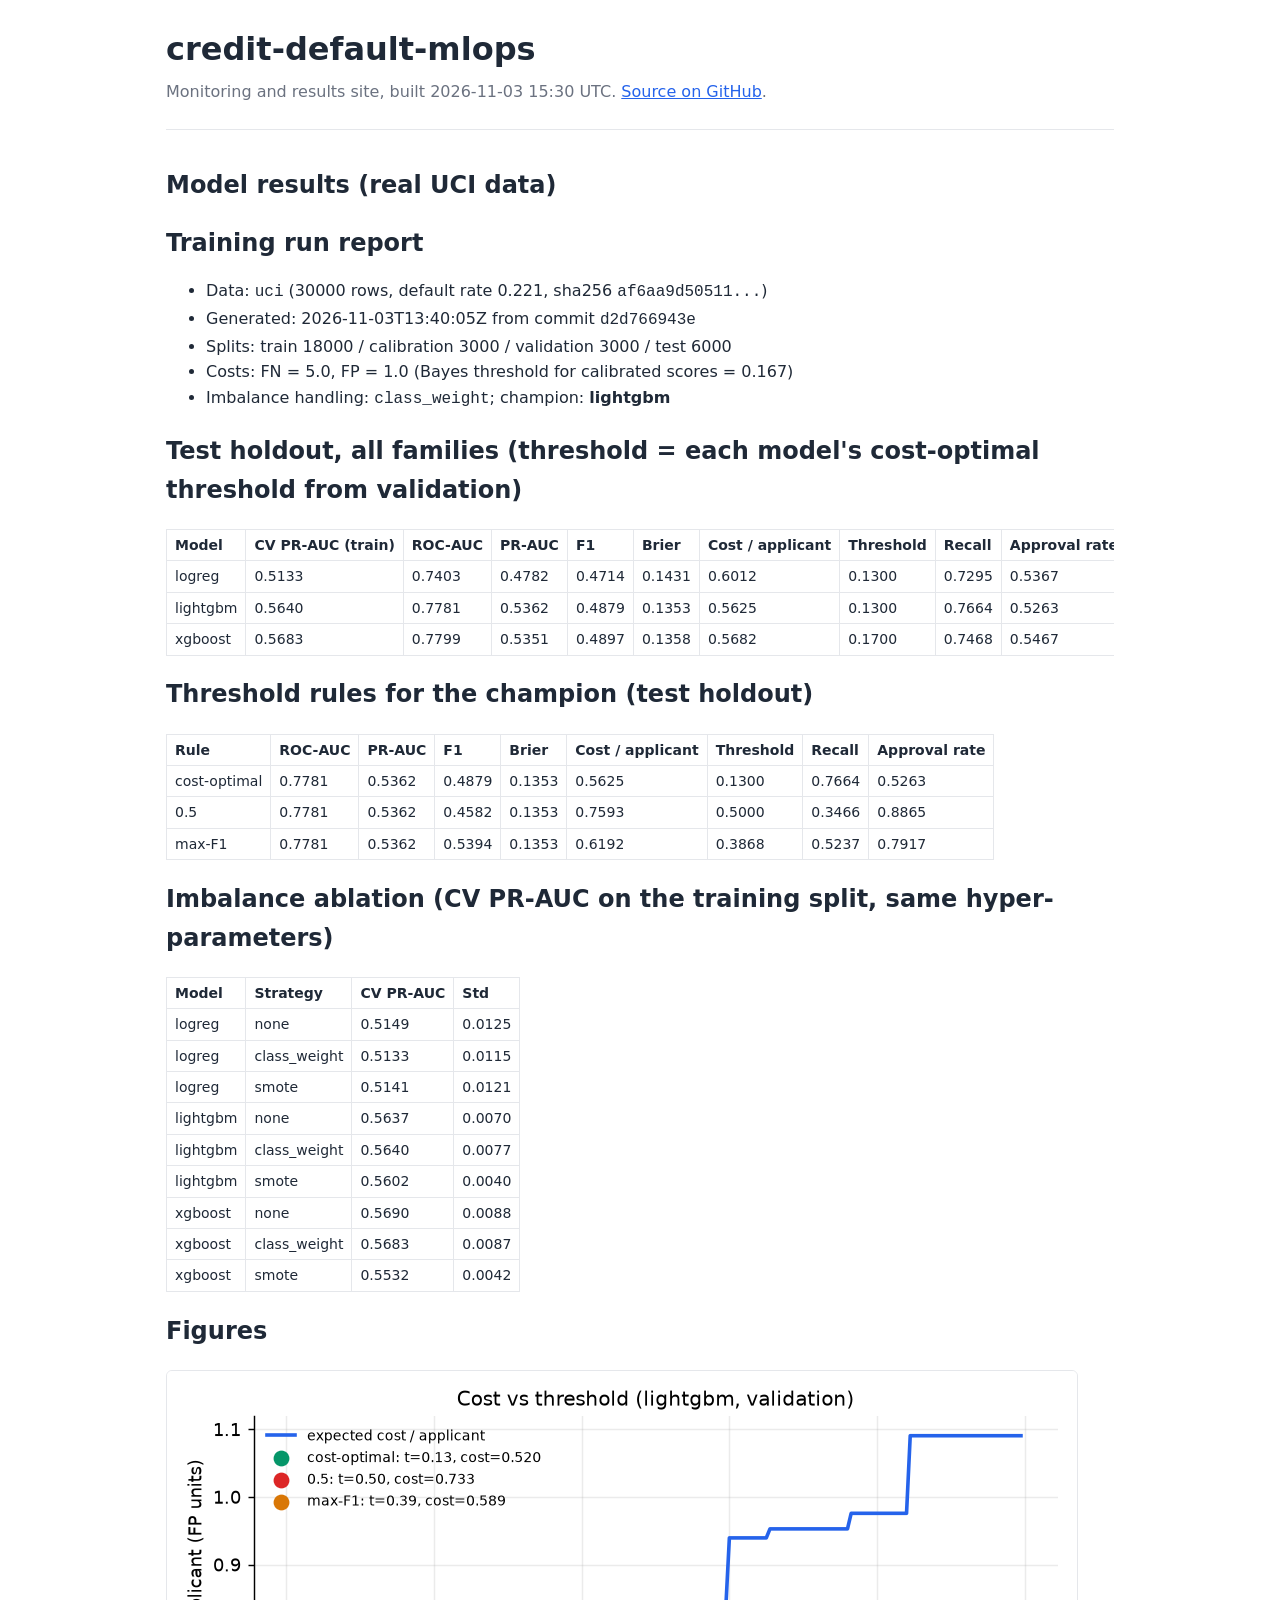
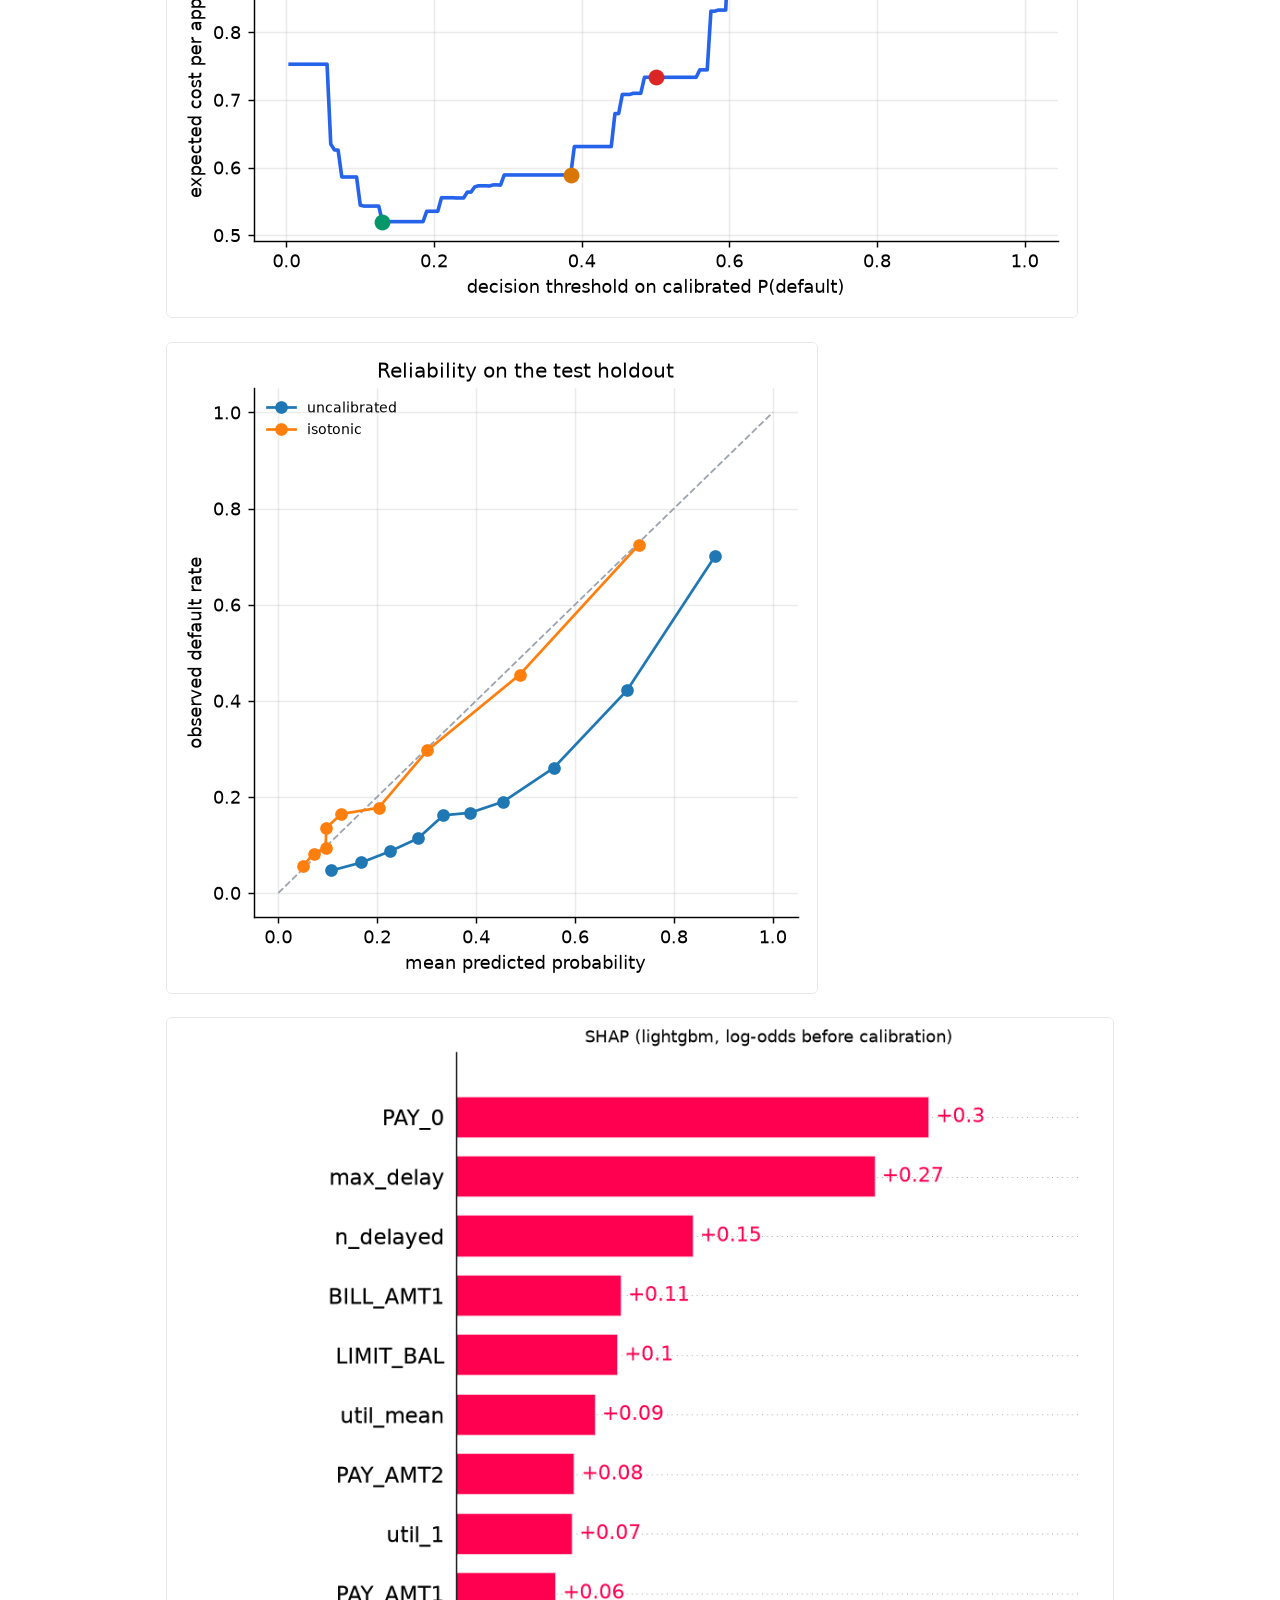
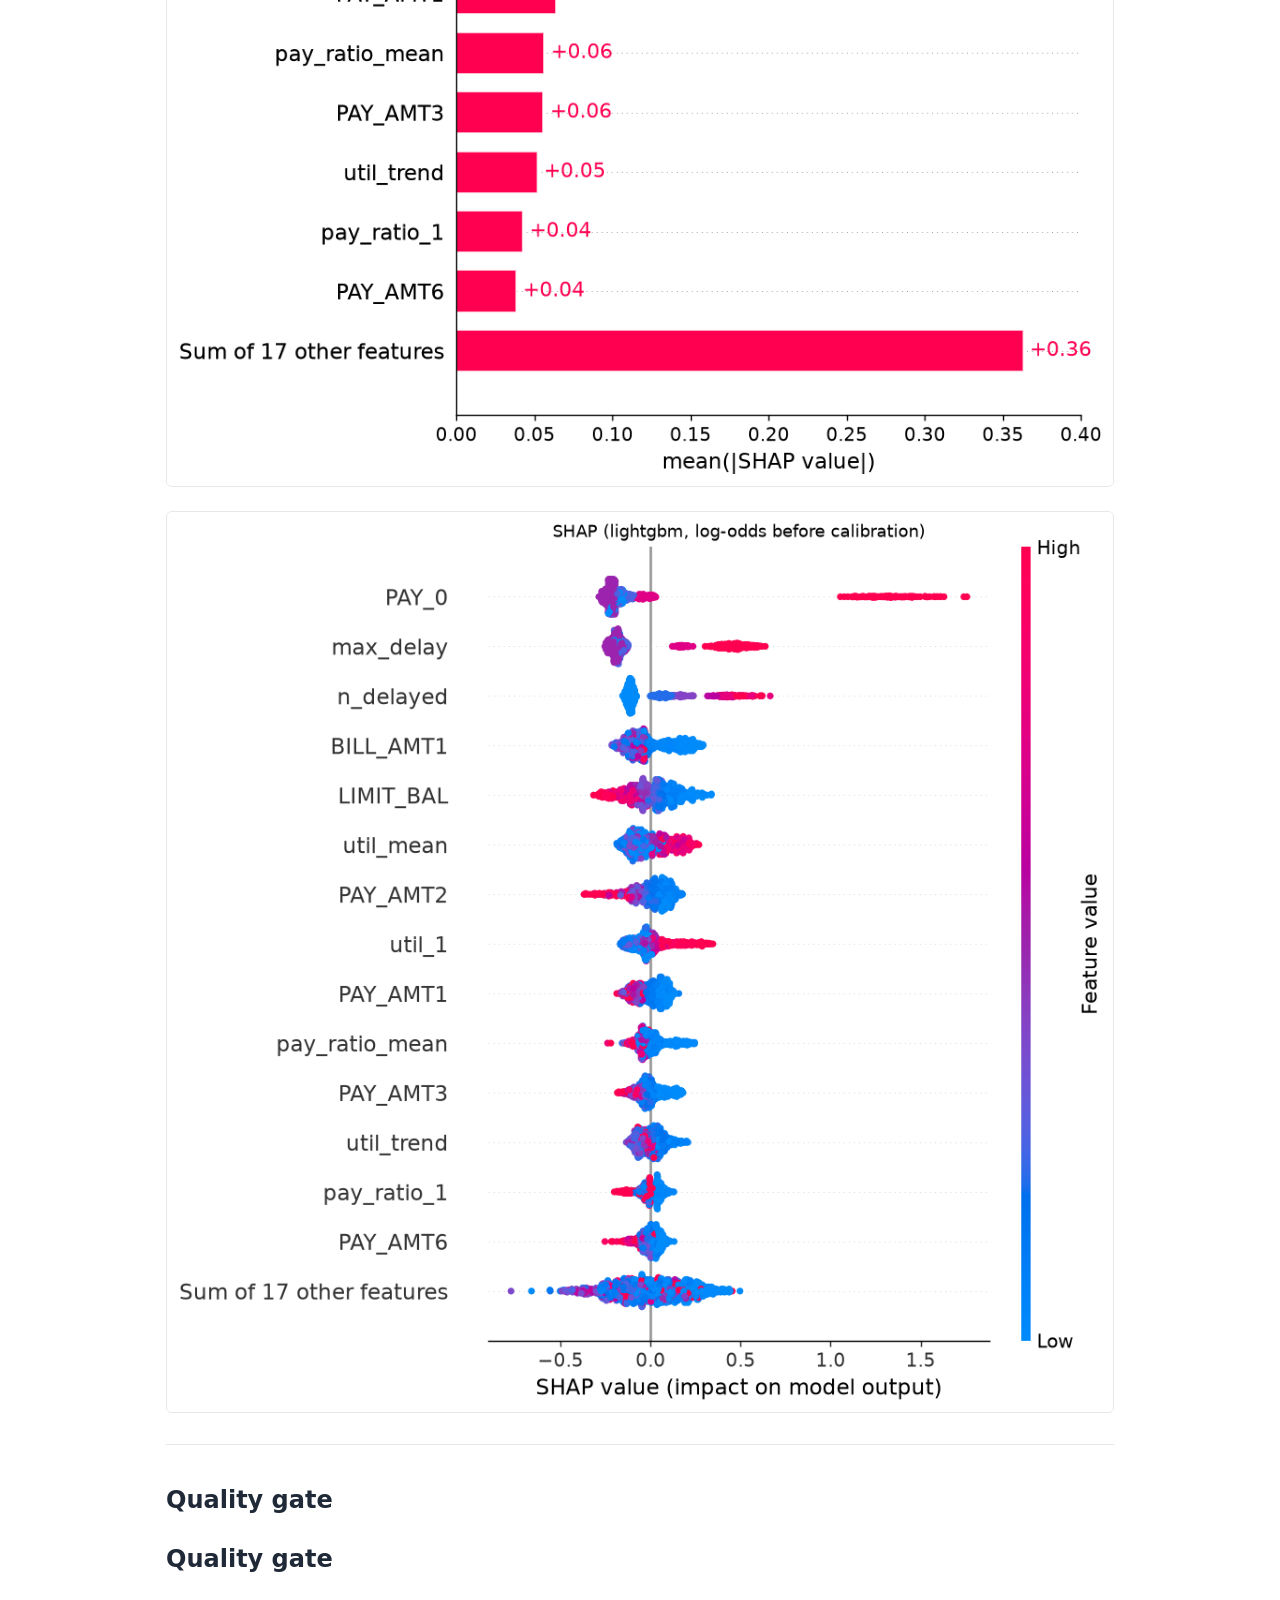
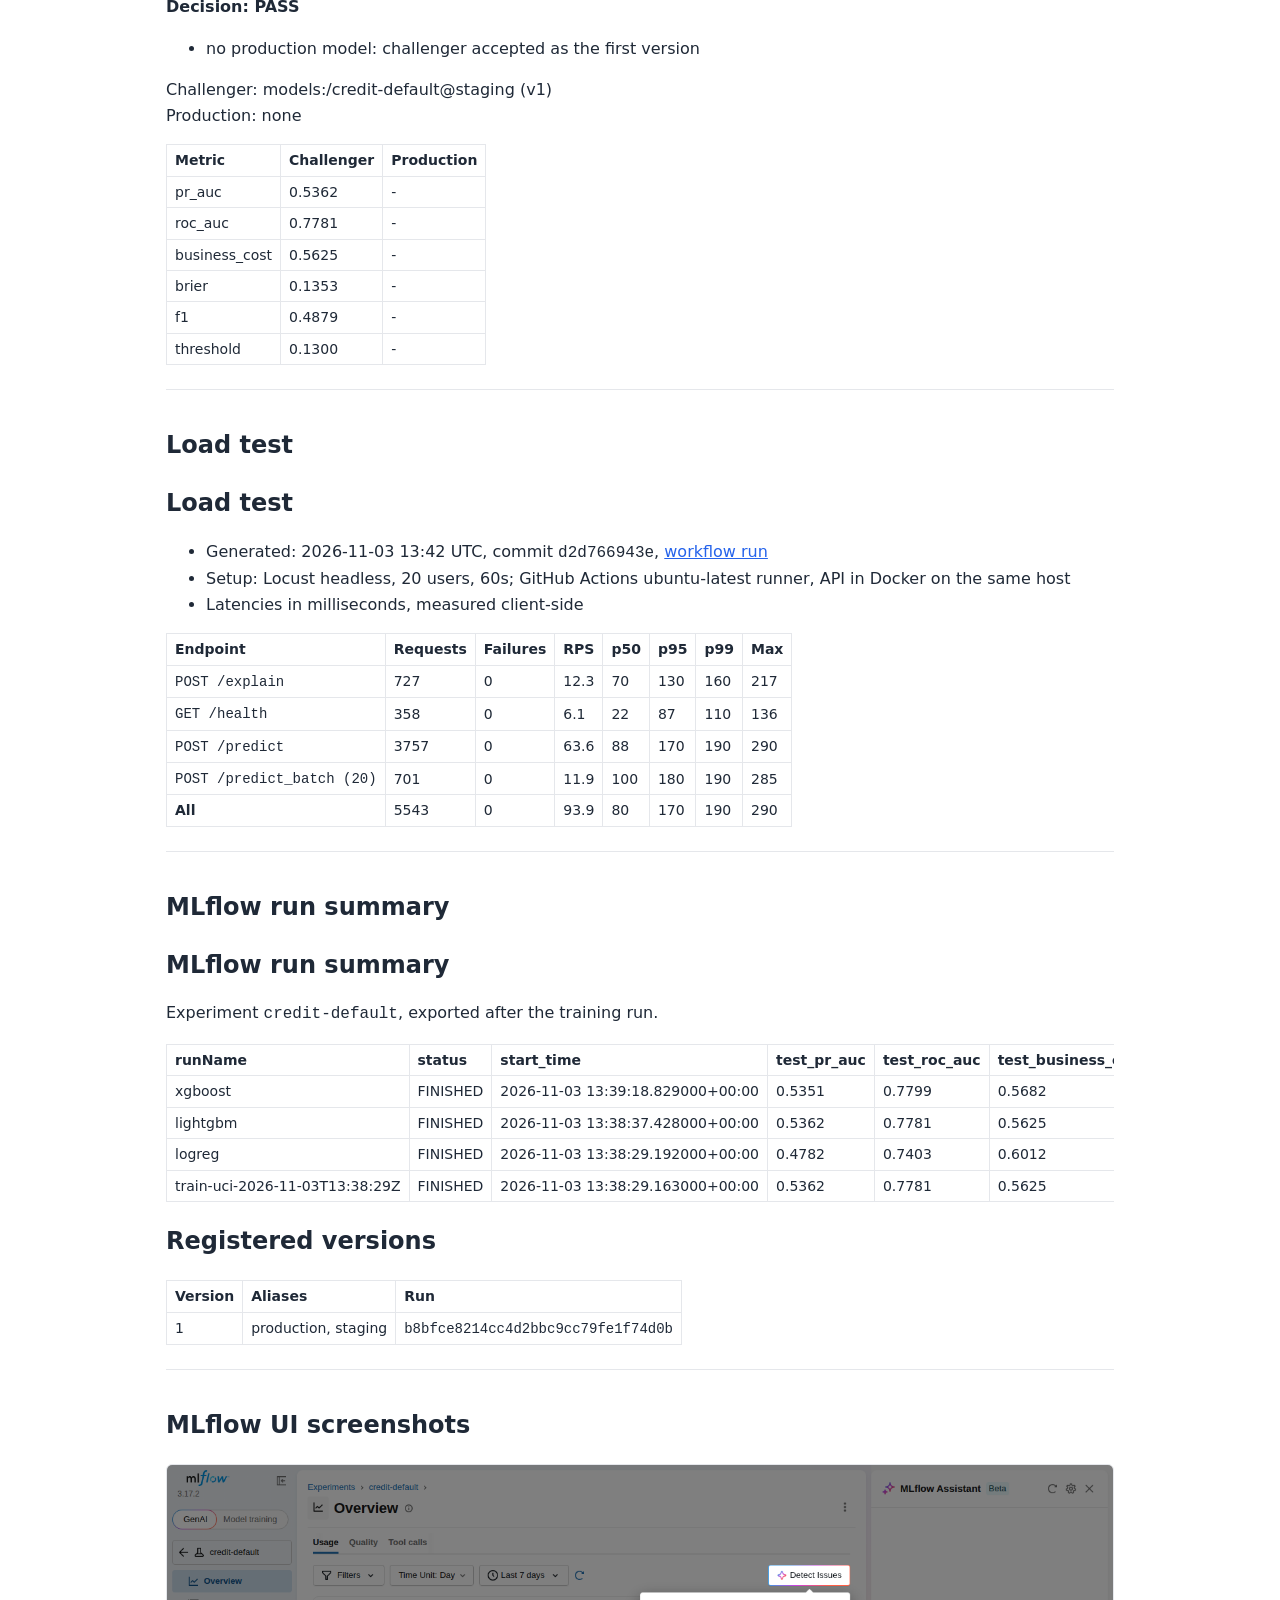
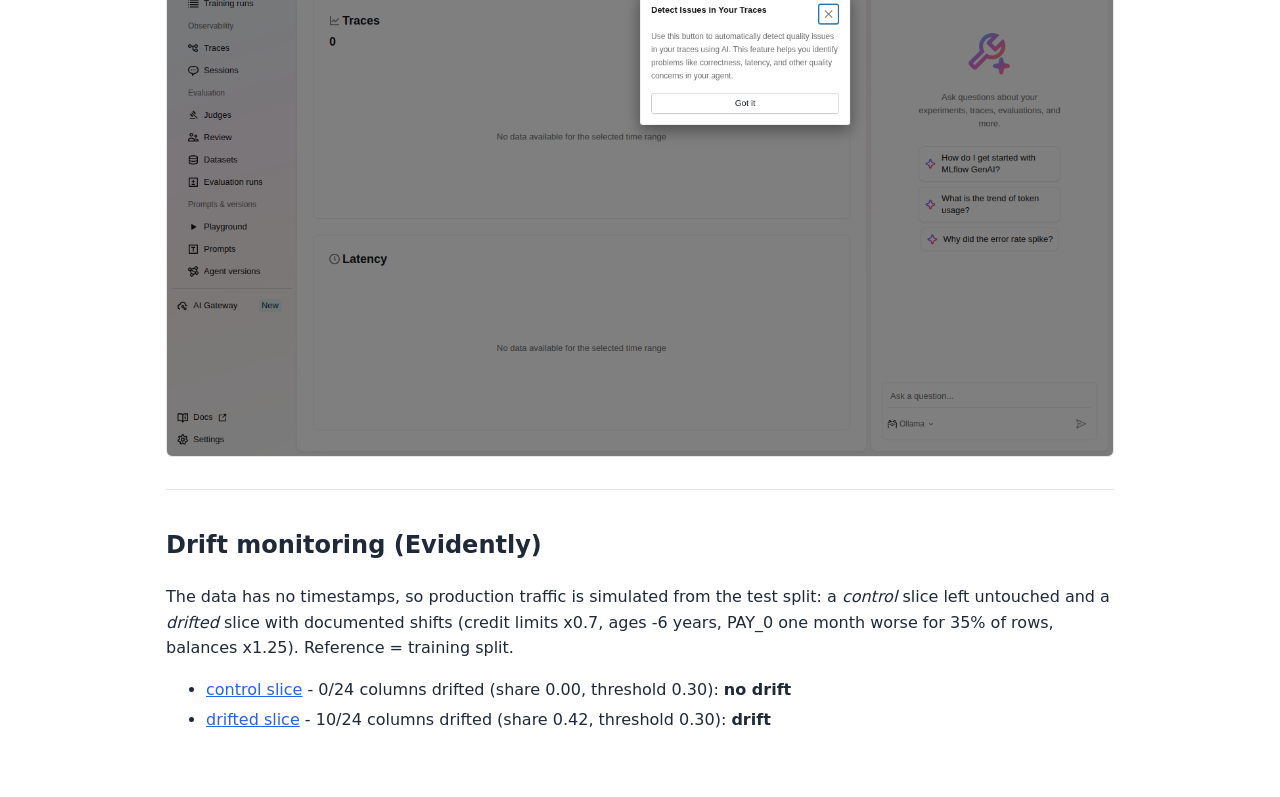
==== index.html @ e994497f "Publish site 18a381acf5f6694ce658773834a725ff78a21d22" ====
<!doctype html><html lang='en'><head><meta charset='utf-8'><meta name='viewport' content='width=device-width, initial-scale=1'><title>credit-default-mlops</title><style>
:root { --bg:#ffffff; --fg:#1f2937; --muted:#6b7280; --line:#e5e7eb; --accent:#2563eb; --card:#f9fafb; }
@media (prefers-color-scheme: dark) { :root { --bg:#0f172a; --fg:#e5e7eb; --muted:#9ca3af; --line:#334155;
  --accent:#60a5fa; --card:#111827; } }
* { box-sizing: border-box; }
body { margin:0; background:var(--bg); color:var(--fg); font:16px/1.6 system-ui,-apple-system,sans-serif; }
main { max-width: 980px; margin: 0 auto; padding: 24px 16px 64px; }
a { color: var(--accent); }
h1 { margin: 0 0 4px; } .sub { color: var(--muted); margin: 0 0 24px; }
section { border-top: 1px solid var(--line); padding-top: 16px; margin-top: 24px; }
table { border-collapse: collapse; display: block; overflow-x: auto; max-width: 100%; font-size: 14px; }
th, td { border: 1px solid var(--line); padding: 4px 8px; text-align: left; white-space: nowrap; }
img { max-width: 100%; height: auto; border: 1px solid var(--line); border-radius: 6px; background: #fff; }
.note { background: var(--card); border: 1px solid var(--line); border-radius: 8px; padding: 12px 16px; }
ul.links li { margin: 4px 0; }
</style></head><body><main><h1>credit-default-mlops</h1>
<p class='sub'>Monitoring and results site, built 2026-11-03 15:30 UTC. <a href='https://github.com/srini2k03/credit-default-mlops'>Source on GitHub</a>.</p>
<section><h2>Model results (real UCI data)</h2>
<h1>Training run report</h1>
<ul>
<li>Data: <code>uci</code> (30000 rows, default rate 0.221, sha256 <code>af6aa9d50511...</code>)</li>
<li>Generated: 2026-11-03T13:40:05Z from commit <code>d2d766943e</code></li>
<li>Splits: train 18000 / calibration 3000 / validation 3000 / test 6000</li>
<li>Costs: FN = 5.0, FP = 1.0 (Bayes threshold for calibrated scores = 0.167)</li>
<li>Imbalance handling: <code>class_weight</code>; champion: <strong>lightgbm</strong></li>
</ul>
<h2>Test holdout, all families (threshold = each model's cost-optimal threshold from validation)</h2>
<table>
<thead>
<tr>
<th>Model</th>
<th>CV PR-AUC (train)</th>
<th>ROC-AUC</th>
<th>PR-AUC</th>
<th>F1</th>
<th>Brier</th>
<th>Cost / applicant</th>
<th>Threshold</th>
<th>Recall</th>
<th>Approval rate</th>
<th>Brier before calibration</th>
<th>Optuna trials</th>
</tr>
</thead>
<tbody>
<tr>
<td>logreg</td>
<td>0.5133</td>
<td>0.7403</td>
<td>0.4782</td>
<td>0.4714</td>
<td>0.1431</td>
<td>0.6012</td>
<td>0.1300</td>
<td>0.7295</td>
<td>0.5367</td>
<td>0.1938</td>
<td>30</td>
</tr>
<tr>
<td>lightgbm</td>
<td>0.5640</td>
<td>0.7781</td>
<td>0.5362</td>
<td>0.4879</td>
<td>0.1353</td>
<td>0.5625</td>
<td>0.1300</td>
<td>0.7664</td>
<td>0.5263</td>
<td>0.1763</td>
<td>30</td>
</tr>
<tr>
<td>xgboost</td>
<td>0.5683</td>
<td>0.7799</td>
<td>0.5351</td>
<td>0.4897</td>
<td>0.1358</td>
<td>0.5682</td>
<td>0.1700</td>
<td>0.7468</td>
<td>0.5467</td>
<td>0.1814</td>
<td>30</td>
</tr>
</tbody>
</table>
<h2>Threshold rules for the champion (test holdout)</h2>
<table>
<thead>
<tr>
<th>Rule</th>
<th>ROC-AUC</th>
<th>PR-AUC</th>
<th>F1</th>
<th>Brier</th>
<th>Cost / applicant</th>
<th>Threshold</th>
<th>Recall</th>
<th>Approval rate</th>
</tr>
</thead>
<tbody>
<tr>
<td>cost-optimal</td>
<td>0.7781</td>
<td>0.5362</td>
<td>0.4879</td>
<td>0.1353</td>
<td>0.5625</td>
<td>0.1300</td>
<td>0.7664</td>
<td>0.5263</td>
</tr>
<tr>
<td>0.5</td>
<td>0.7781</td>
<td>0.5362</td>
<td>0.4582</td>
<td>0.1353</td>
<td>0.7593</td>
<td>0.5000</td>
<td>0.3466</td>
<td>0.8865</td>
</tr>
<tr>
<td>max-F1</td>
<td>0.7781</td>
<td>0.5362</td>
<td>0.5394</td>
<td>0.1353</td>
<td>0.6192</td>
<td>0.3868</td>
<td>0.5237</td>
<td>0.7917</td>
</tr>
</tbody>
</table>
<h2>Imbalance ablation (CV PR-AUC on the training split, same hyper-parameters)</h2>
<table>
<thead>
<tr>
<th>Model</th>
<th>Strategy</th>
<th>CV PR-AUC</th>
<th>Std</th>
</tr>
</thead>
<tbody>
<tr>
<td>logreg</td>
<td>none</td>
<td>0.5149</td>
<td>0.0125</td>
</tr>
<tr>
<td>logreg</td>
<td>class_weight</td>
<td>0.5133</td>
<td>0.0115</td>
</tr>
<tr>
<td>logreg</td>
<td>smote</td>
<td>0.5141</td>
<td>0.0121</td>
</tr>
<tr>
<td>lightgbm</td>
<td>none</td>
<td>0.5637</td>
<td>0.0070</td>
</tr>
<tr>
<td>lightgbm</td>
<td>class_weight</td>
<td>0.5640</td>
<td>0.0077</td>
</tr>
<tr>
<td>lightgbm</td>
<td>smote</td>
<td>0.5602</td>
<td>0.0040</td>
</tr>
<tr>
<td>xgboost</td>
<td>none</td>
<td>0.5690</td>
<td>0.0088</td>
</tr>
<tr>
<td>xgboost</td>
<td>class_weight</td>
<td>0.5683</td>
<td>0.0087</td>
</tr>
<tr>
<td>xgboost</td>
<td>smote</td>
<td>0.5532</td>
<td>0.0042</td>
</tr>
</tbody>
</table>
<h2>Figures</h2>
<p><img alt="cost curve" src="results/figures/cost_curve.png" /></p>
<p><img alt="calibration" src="results/figures/calibration.png" /></p>
<p><img alt="SHAP summary" src="results/figures/shap_bar.png" /></p>
<p><img alt="SHAP beeswarm" src="results/figures/shap_beeswarm.png" /></p>
</section>
<section><h2>Quality gate</h2><h1>Quality gate</h1>
<p><strong>Decision: PASS</strong></p>
<ul>
<li>no production model: challenger accepted as the first version</li>
</ul>
<p>Challenger: models:/credit-default@staging (v1)<br />
Production: none</p>
<table>
<thead>
<tr>
<th>Metric</th>
<th>Challenger</th>
<th>Production</th>
</tr>
</thead>
<tbody>
<tr>
<td>pr_auc</td>
<td>0.5362</td>
<td>-</td>
</tr>
<tr>
<td>roc_auc</td>
<td>0.7781</td>
<td>-</td>
</tr>
<tr>
<td>business_cost</td>
<td>0.5625</td>
<td>-</td>
</tr>
<tr>
<td>brier</td>
<td>0.1353</td>
<td>-</td>
</tr>
<tr>
<td>f1</td>
<td>0.4879</td>
<td>-</td>
</tr>
<tr>
<td>threshold</td>
<td>0.1300</td>
<td>-</td>
</tr>
</tbody>
</table></section>
<section><h2>Load test</h2><h1>Load test</h1>
<ul>
<li>Generated: 2026-11-03 13:42 UTC, commit <code>d2d766943e</code>, <a href="https://github.com/srini2k03/credit-default-mlops/actions/runs/41645854230">workflow run</a></li>
<li>Setup: Locust headless, 20 users, 60s; GitHub Actions ubuntu-latest runner, API in Docker on the same host</li>
<li>Latencies in milliseconds, measured client-side</li>
</ul>
<table>
<thead>
<tr>
<th>Endpoint</th>
<th>Requests</th>
<th>Failures</th>
<th>RPS</th>
<th>p50</th>
<th>p95</th>
<th>p99</th>
<th>Max</th>
</tr>
</thead>
<tbody>
<tr>
<td><code>POST /explain</code></td>
<td>727</td>
<td>0</td>
<td>12.3</td>
<td>70</td>
<td>130</td>
<td>160</td>
<td>217</td>
</tr>
<tr>
<td><code>GET /health</code></td>
<td>358</td>
<td>0</td>
<td>6.1</td>
<td>22</td>
<td>87</td>
<td>110</td>
<td>136</td>
</tr>
<tr>
<td><code>POST /predict</code></td>
<td>3757</td>
<td>0</td>
<td>63.6</td>
<td>88</td>
<td>170</td>
<td>190</td>
<td>290</td>
</tr>
<tr>
<td><code>POST /predict_batch (20)</code></td>
<td>701</td>
<td>0</td>
<td>11.9</td>
<td>100</td>
<td>180</td>
<td>190</td>
<td>285</td>
</tr>
<tr>
<td><strong>All</strong></td>
<td>5543</td>
<td>0</td>
<td>93.9</td>
<td>80</td>
<td>170</td>
<td>190</td>
<td>290</td>
</tr>
</tbody>
</table></section>
<section><h2>MLflow run summary</h2><h1>MLflow run summary</h1>
<p>Experiment <code>credit-default</code>, exported after the training run.</p>
<table>
<thead>
<tr>
<th>runName</th>
<th>status</th>
<th>start_time</th>
<th>test_pr_auc</th>
<th>test_roc_auc</th>
<th>test_business_cost</th>
<th>test_brier</th>
<th>cv_pr_auc</th>
<th>champion</th>
<th>data_source</th>
</tr>
</thead>
<tbody>
<tr>
<td>xgboost</td>
<td>FINISHED</td>
<td>2026-11-03 13:39:18.829000+00:00</td>
<td>0.5351</td>
<td>0.7799</td>
<td>0.5682</td>
<td>0.1358</td>
<td>0.5683</td>
<td></td>
<td></td>
</tr>
<tr>
<td>lightgbm</td>
<td>FINISHED</td>
<td>2026-11-03 13:38:37.428000+00:00</td>
<td>0.5362</td>
<td>0.7781</td>
<td>0.5625</td>
<td>0.1353</td>
<td>0.5640</td>
<td></td>
<td></td>
</tr>
<tr>
<td>logreg</td>
<td>FINISHED</td>
<td>2026-11-03 13:38:29.192000+00:00</td>
<td>0.4782</td>
<td>0.7403</td>
<td>0.6012</td>
<td>0.1431</td>
<td>0.5133</td>
<td></td>
<td></td>
</tr>
<tr>
<td>train-uci-2026-11-03T13:38:29Z</td>
<td>FINISHED</td>
<td>2026-11-03 13:38:29.163000+00:00</td>
<td>0.5362</td>
<td>0.7781</td>
<td>0.5625</td>
<td>0.1353</td>
<td></td>
<td>lightgbm</td>
<td>uci</td>
</tr>
</tbody>
</table>
<h2>Registered versions</h2>
<table>
<thead>
<tr>
<th>Version</th>
<th>Aliases</th>
<th>Run</th>
</tr>
</thead>
<tbody>
<tr>
<td>1</td>
<td>production, staging</td>
<td><code>b8bfce8214cc4d2bbc9cc79fe1f74d0b</code></td>
</tr>
</tbody>
</table></section>
<section><h2>MLflow UI screenshots</h2>
<p><img src='screenshots/mlflow-runs.png' alt='mlflow-runs'></p>
</section>
<section><h2>Drift monitoring (Evidently)</h2>
<p>The data has no timestamps, so production traffic is simulated from the test split: a <i>control</i> slice left untouched and a <i>drifted</i> slice with documented shifts (credit limits x0.7, ages -6 years, PAY_0 one month worse for 35% of rows, balances x1.25). Reference = training split.</p>
<ul class='links'><li><a href='reports/drift_control.html'>control slice</a> - 0/24 columns drifted (share 0.00, threshold 0.30): <b>no drift</b></li><li><a href='reports/drift_drifted.html'>drifted slice</a> - 10/24 columns drifted (share 0.42, threshold 0.30): <b>drift</b></li></ul>
</section></main></body></html>
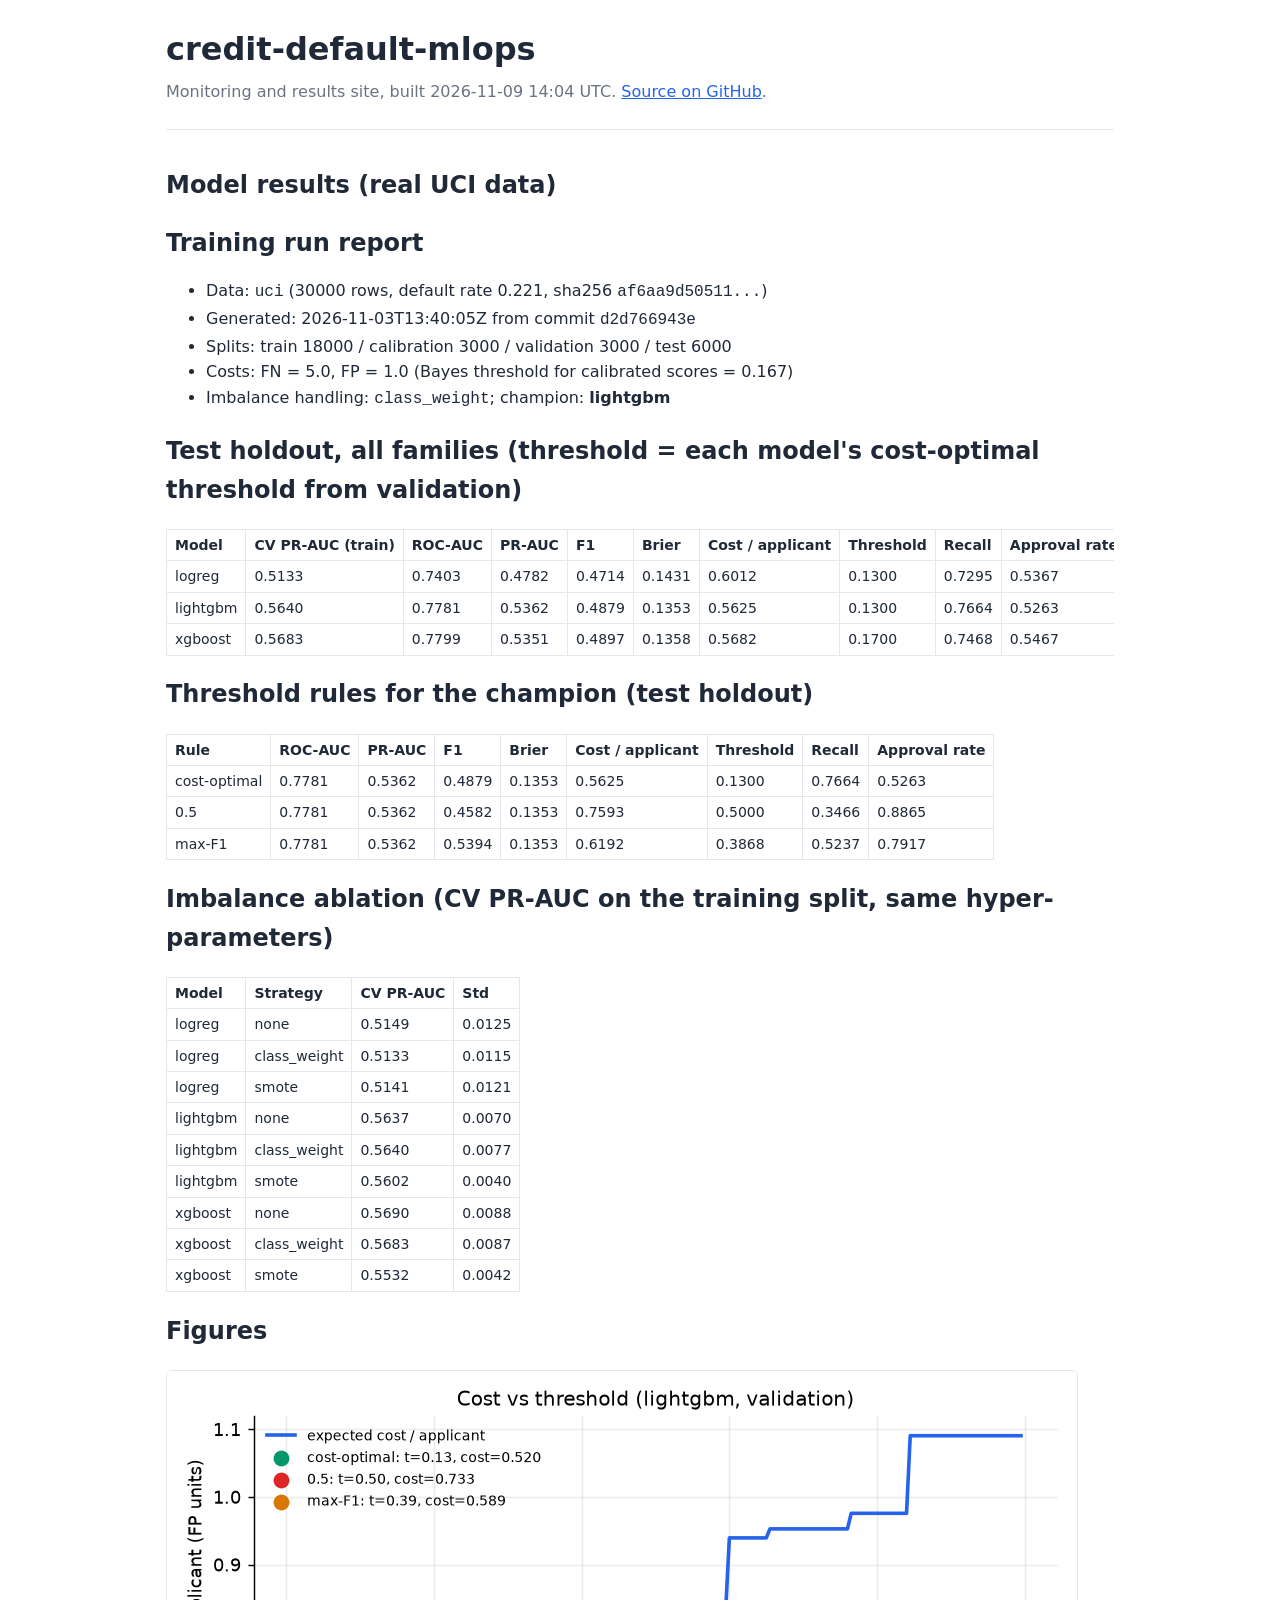
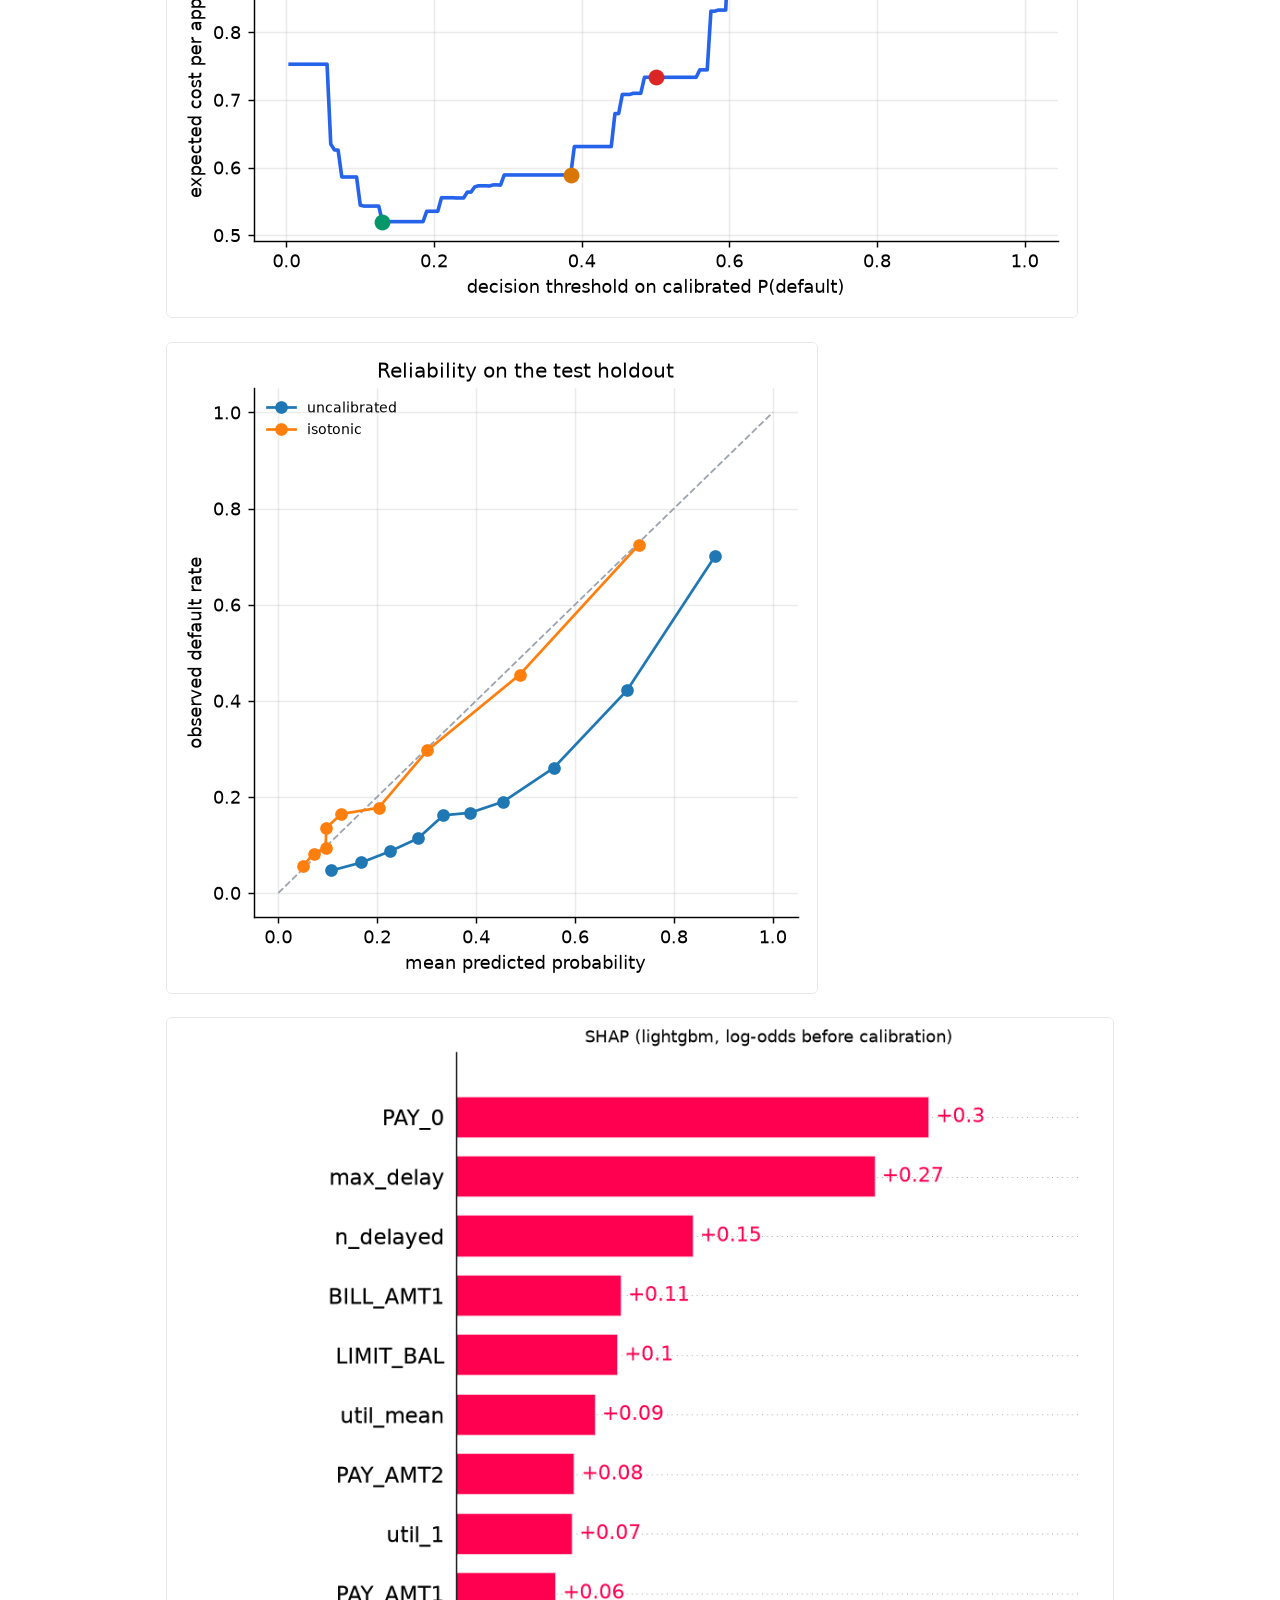
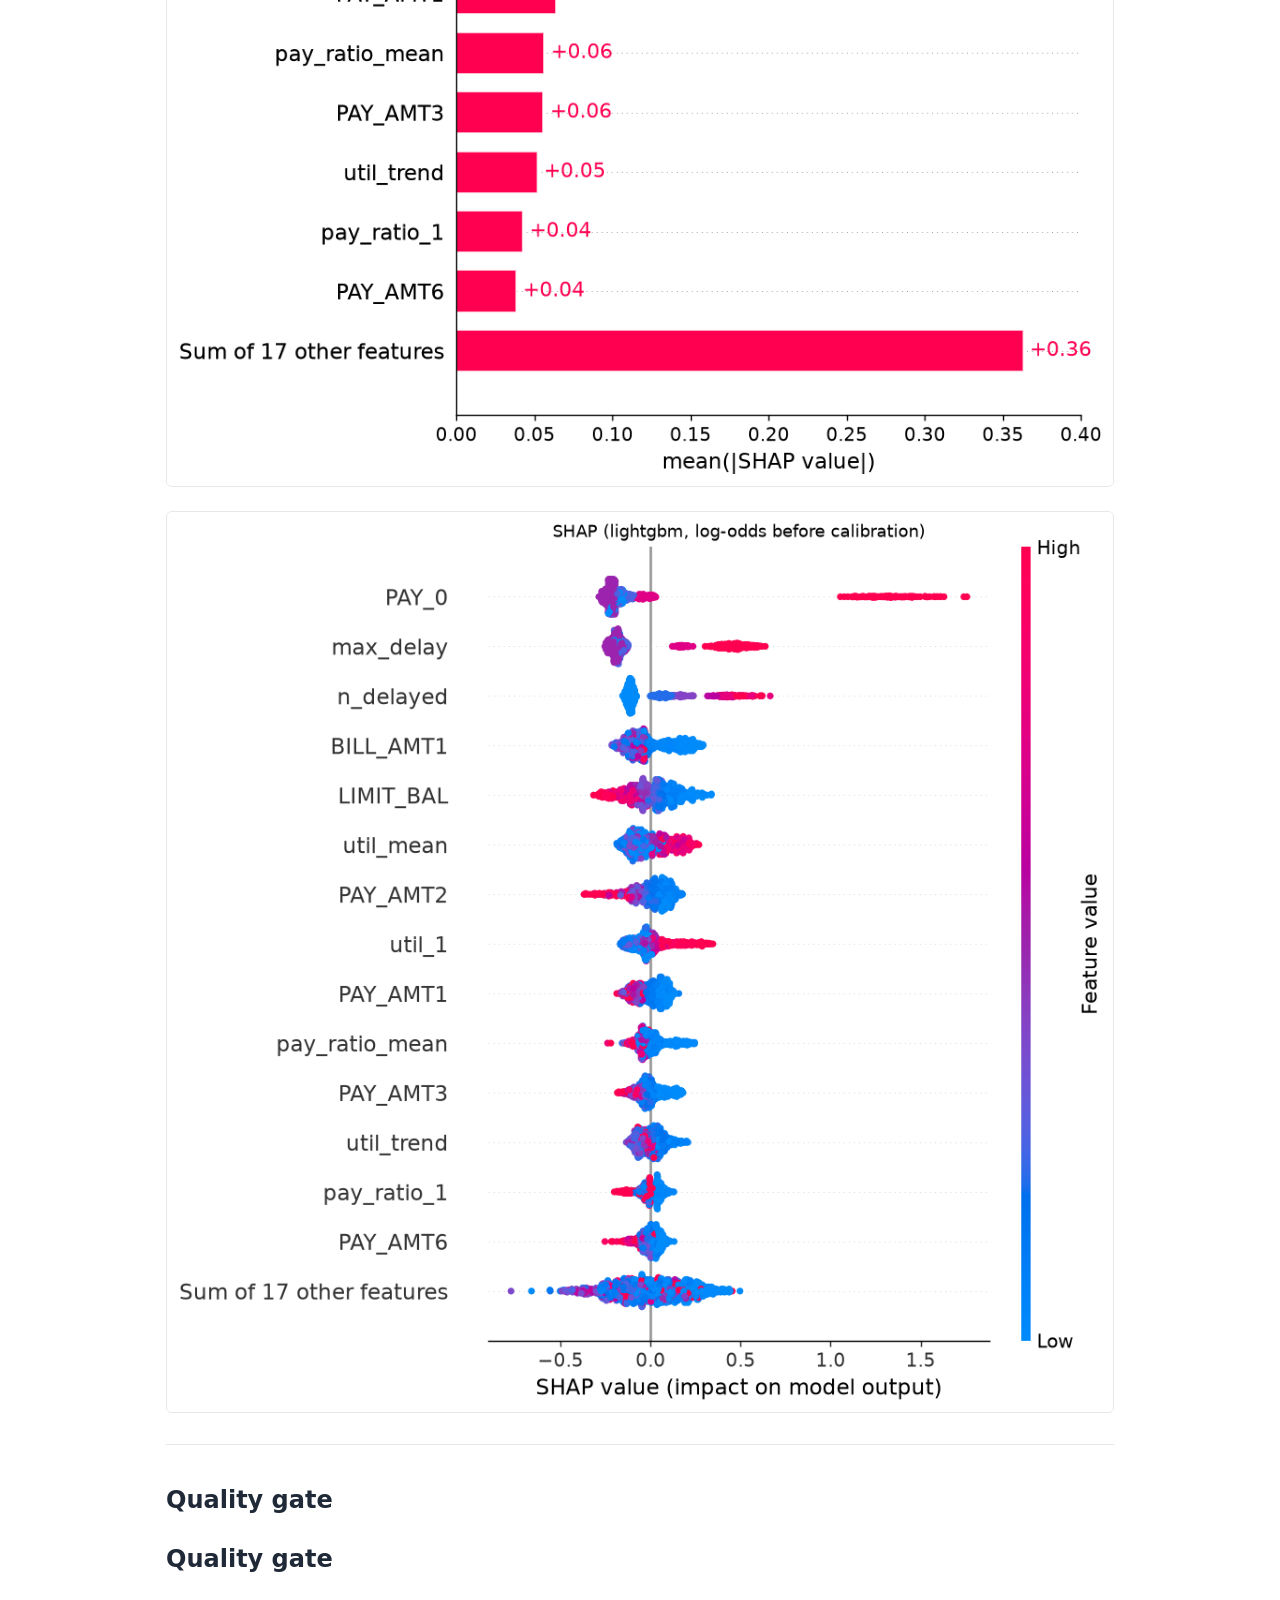
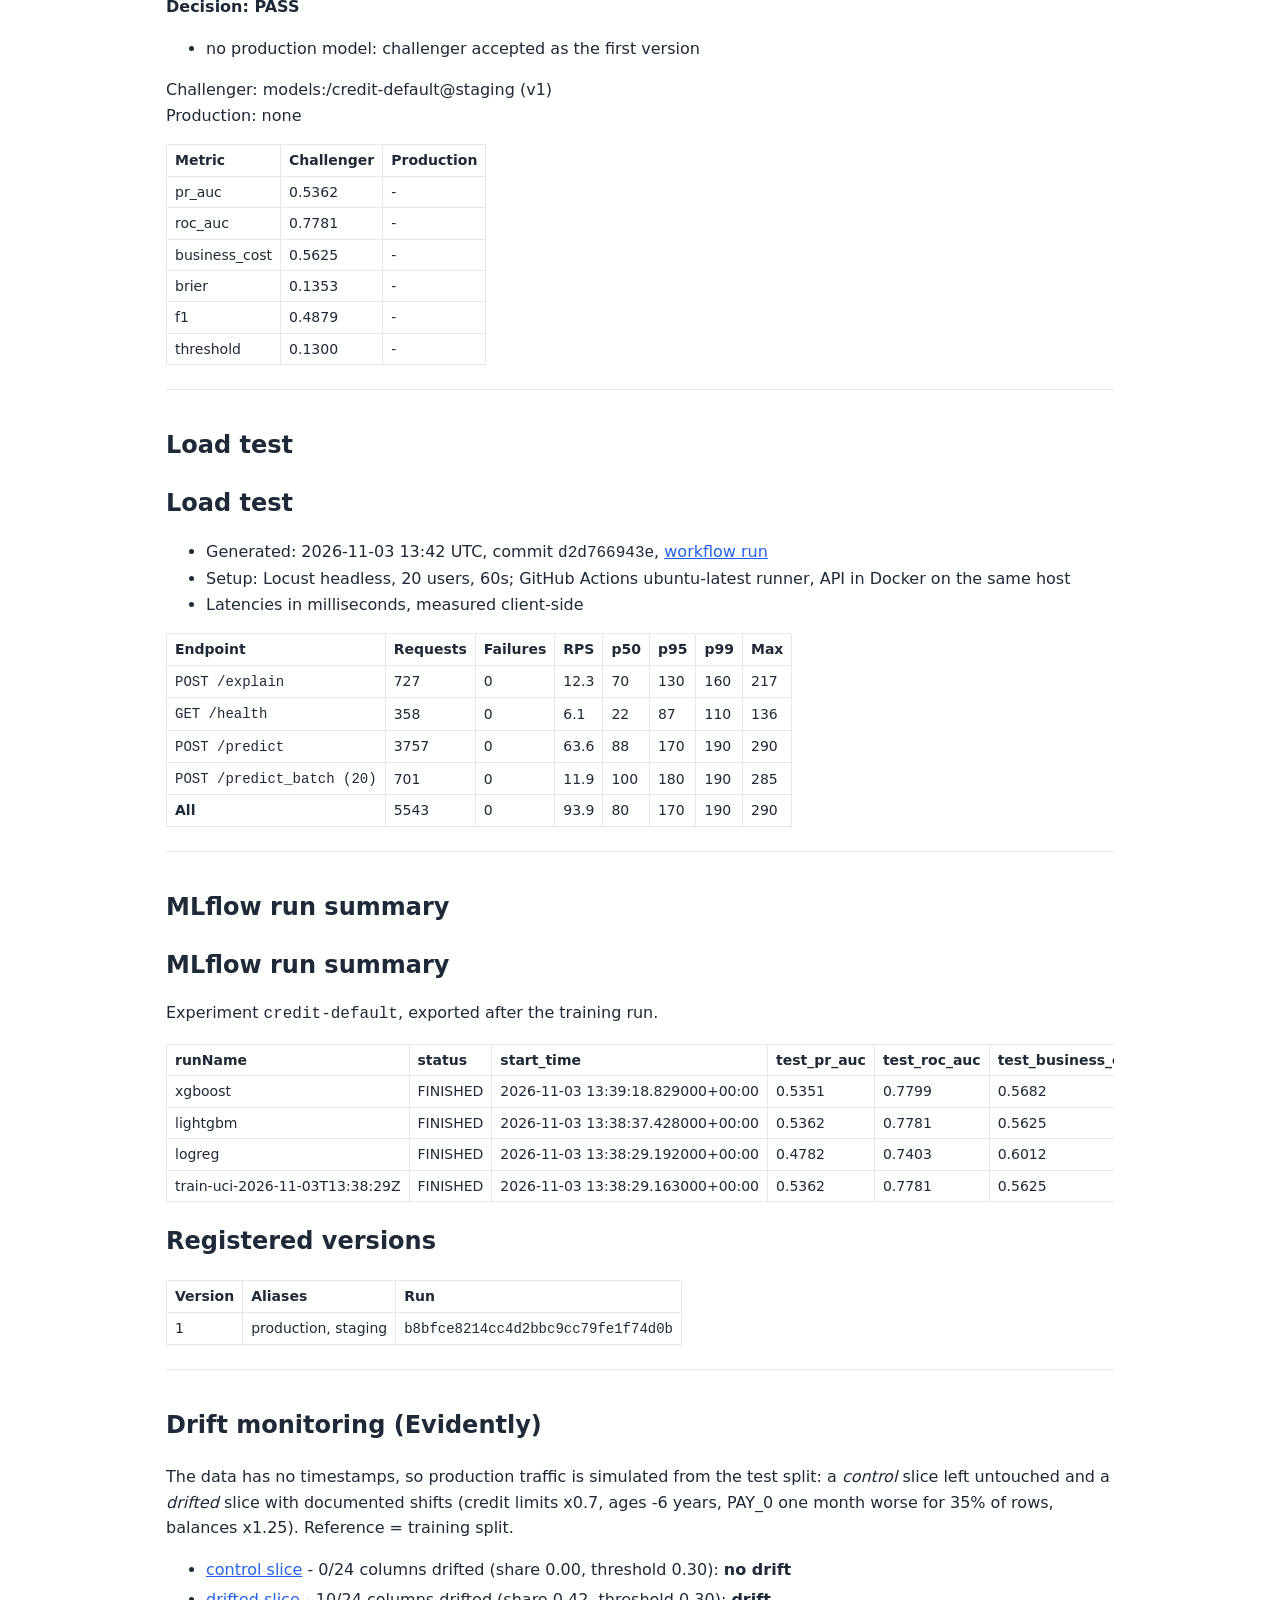
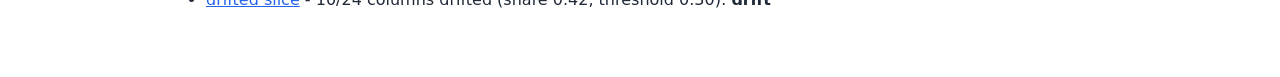
==== commit beb937b2: "Publish site 18a381acf5f6694ce658773834a725ff78a21d22" ====
--- a/index.html
+++ b/index.html
@@ -14,7 +14,7 @@
 .note { background: var(--card); border: 1px solid var(--line); border-radius: 8px; padding: 12px 16px; }
 ul.links li { margin: 4px 0; }
 </style></head><body><main><h1>credit-default-mlops</h1>
-<p class='sub'>Monitoring and results site, built 2026-11-03 15:30 UTC. <a href='https://github.com/srini2k03/credit-default-mlops'>Source on GitHub</a>.</p>
+<p class='sub'>Monitoring and results site, built 2026-11-09 14:04 UTC. <a href='https://github.com/srini2k03/credit-default-mlops'>Source on GitHub</a>.</p>
 <section><h2>Model results (real UCI data)</h2>
 <h1>Training run report</h1>
 <ul>
@@ -416,9 +416,6 @@
 </tr>
 </tbody>
 </table></section>
-<section><h2>MLflow UI screenshots</h2>
-<p><img src='screenshots/mlflow-runs.png' alt='mlflow-runs'></p>
-</section>
 <section><h2>Drift monitoring (Evidently)</h2>
 <p>The data has no timestamps, so production traffic is simulated from the test split: a <i>control</i> slice left untouched and a <i>drifted</i> slice with documented shifts (credit limits x0.7, ages -6 years, PAY_0 one month worse for 35% of rows, balances x1.25). Reference = training split.</p>
 <ul class='links'><li><a href='reports/drift_control.html'>control slice</a> - 0/24 columns drifted (share 0.00, threshold 0.30): <b>no drift</b></li><li><a href='reports/drift_drifted.html'>drifted slice</a> - 10/24 columns drifted (share 0.42, threshold 0.30): <b>drift</b></li></ul>
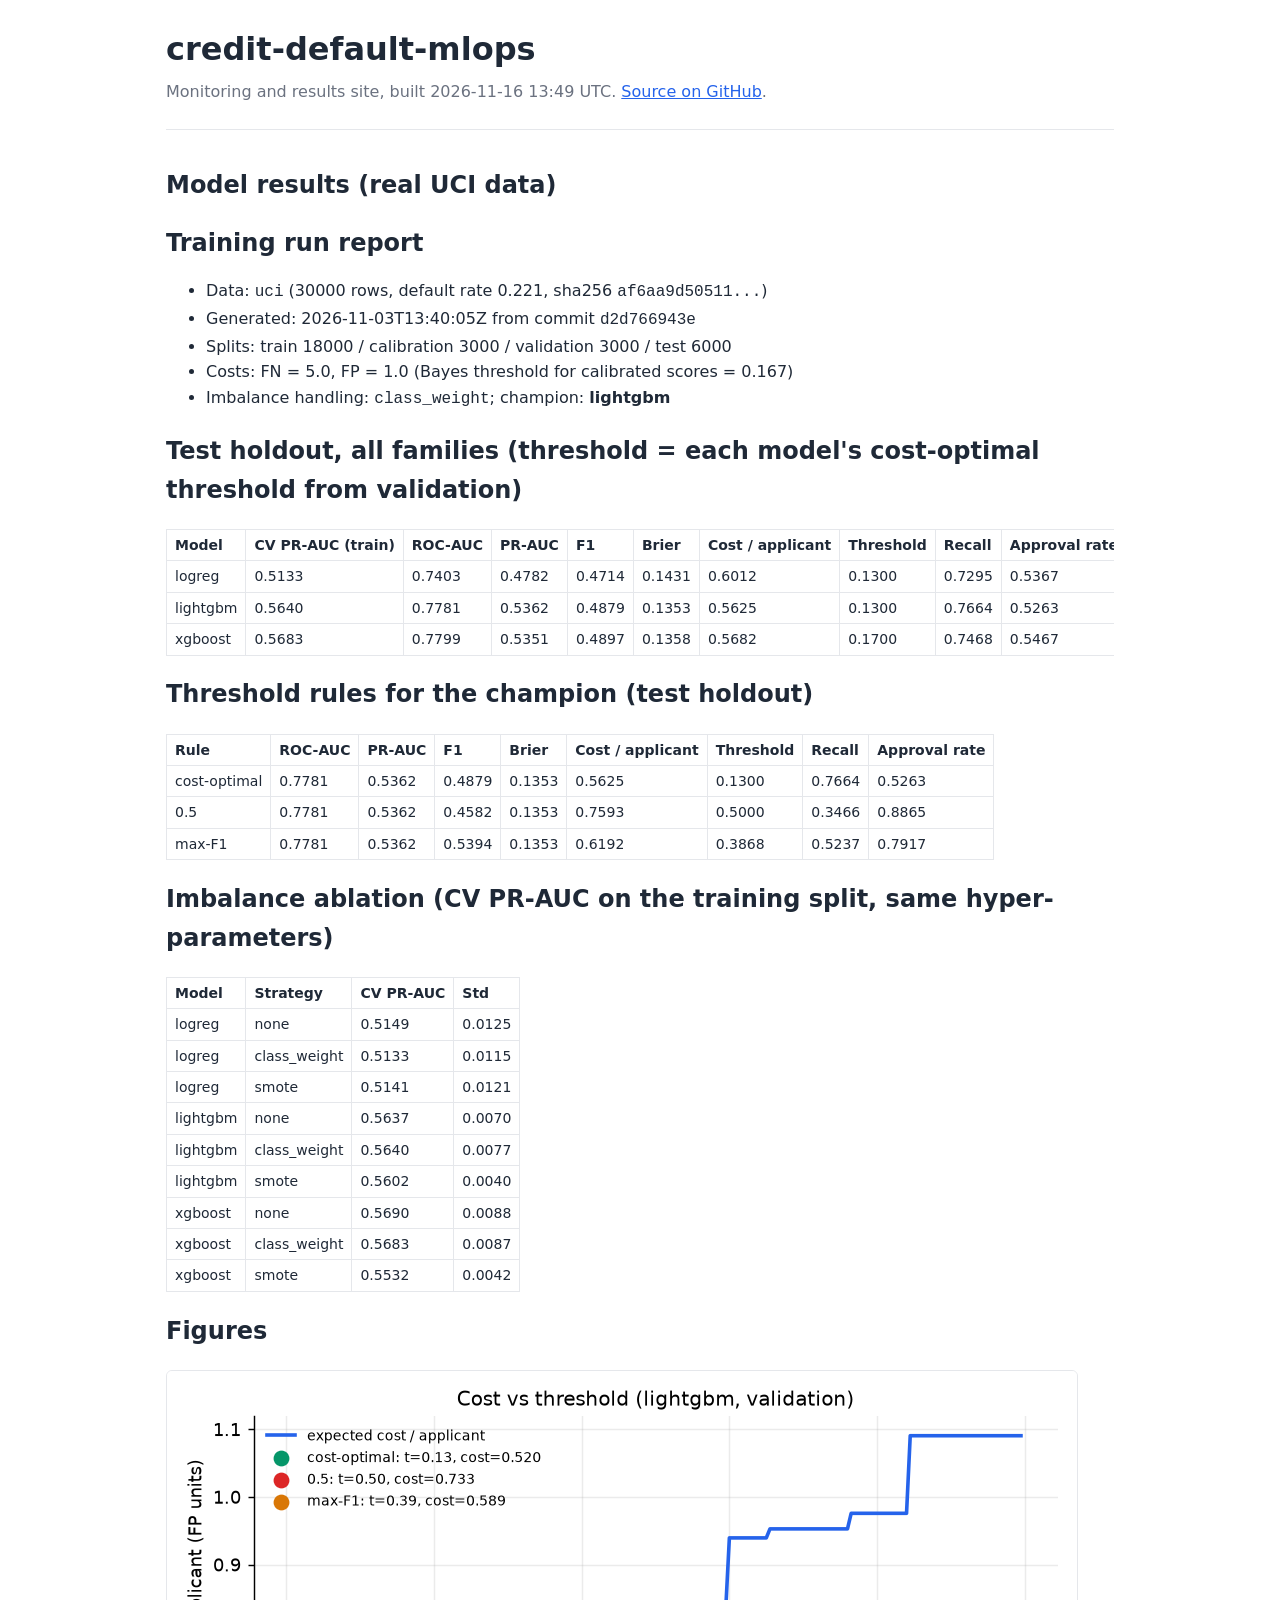
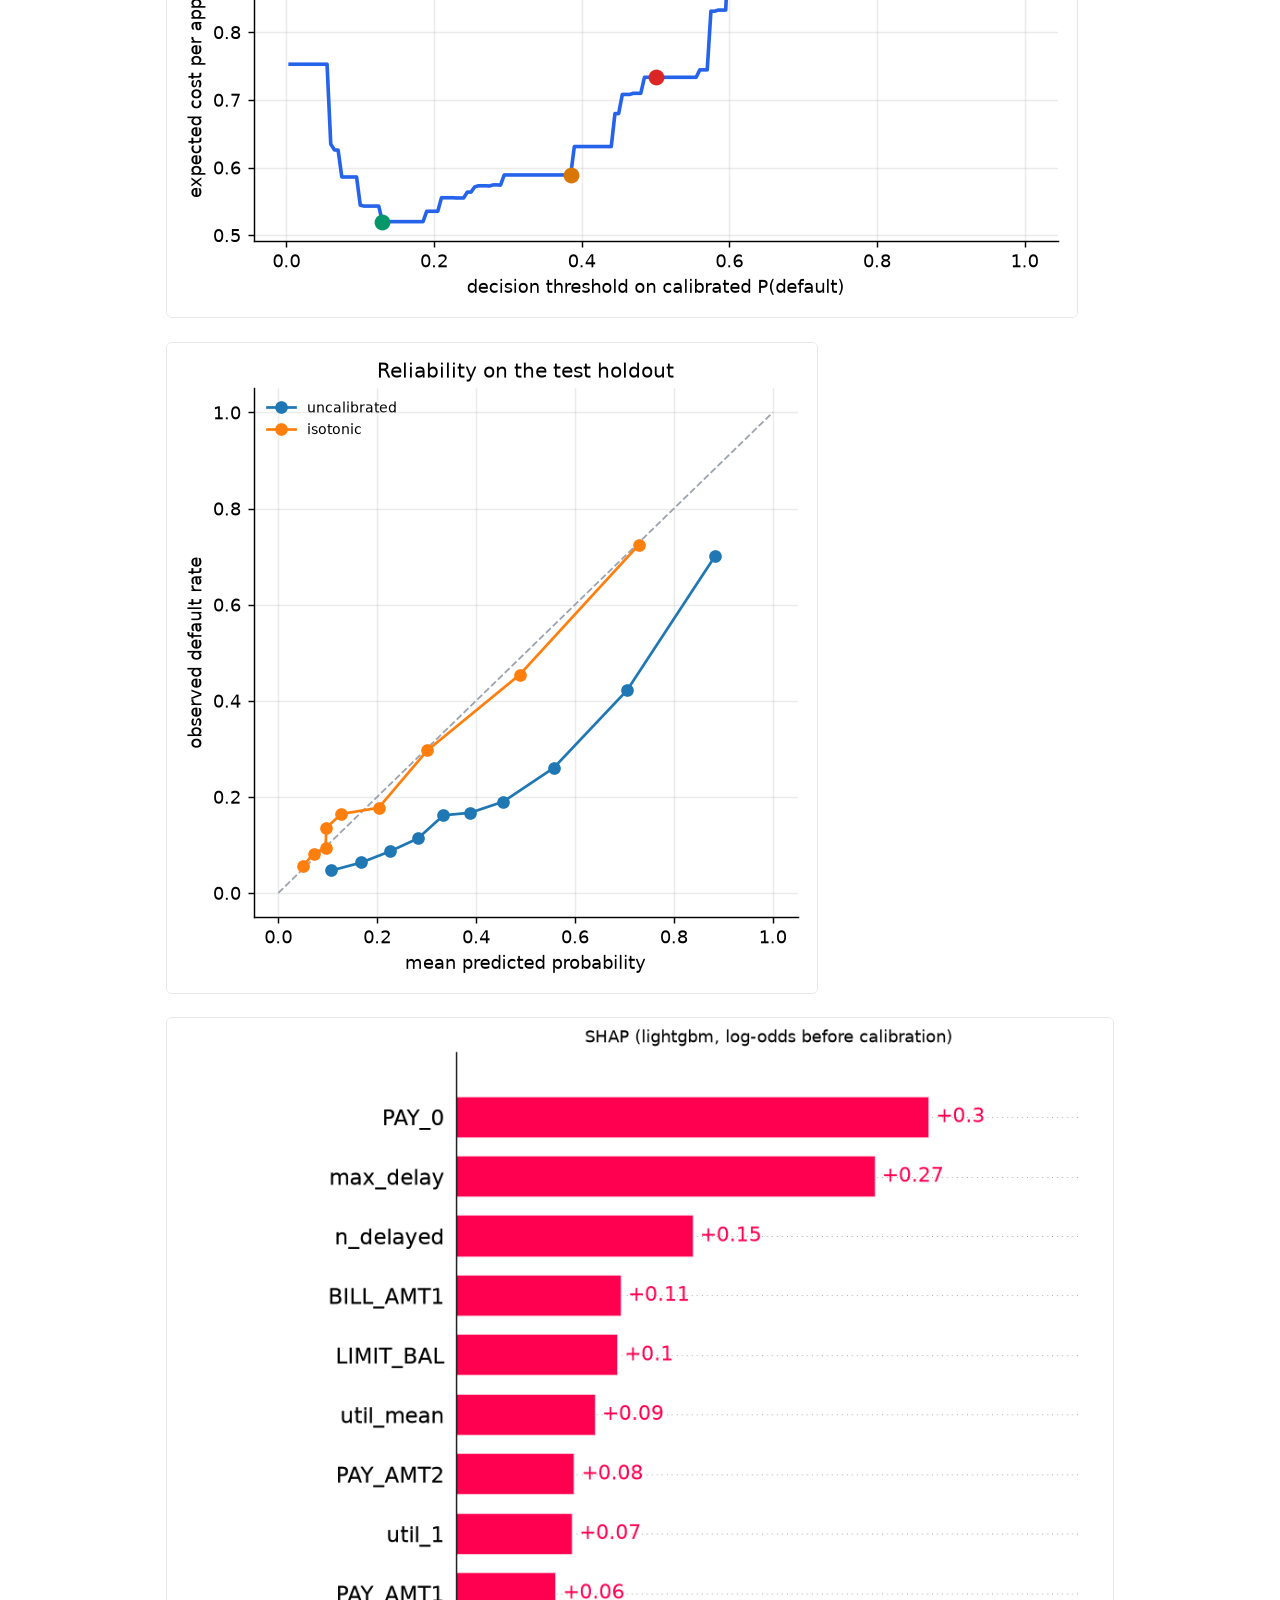
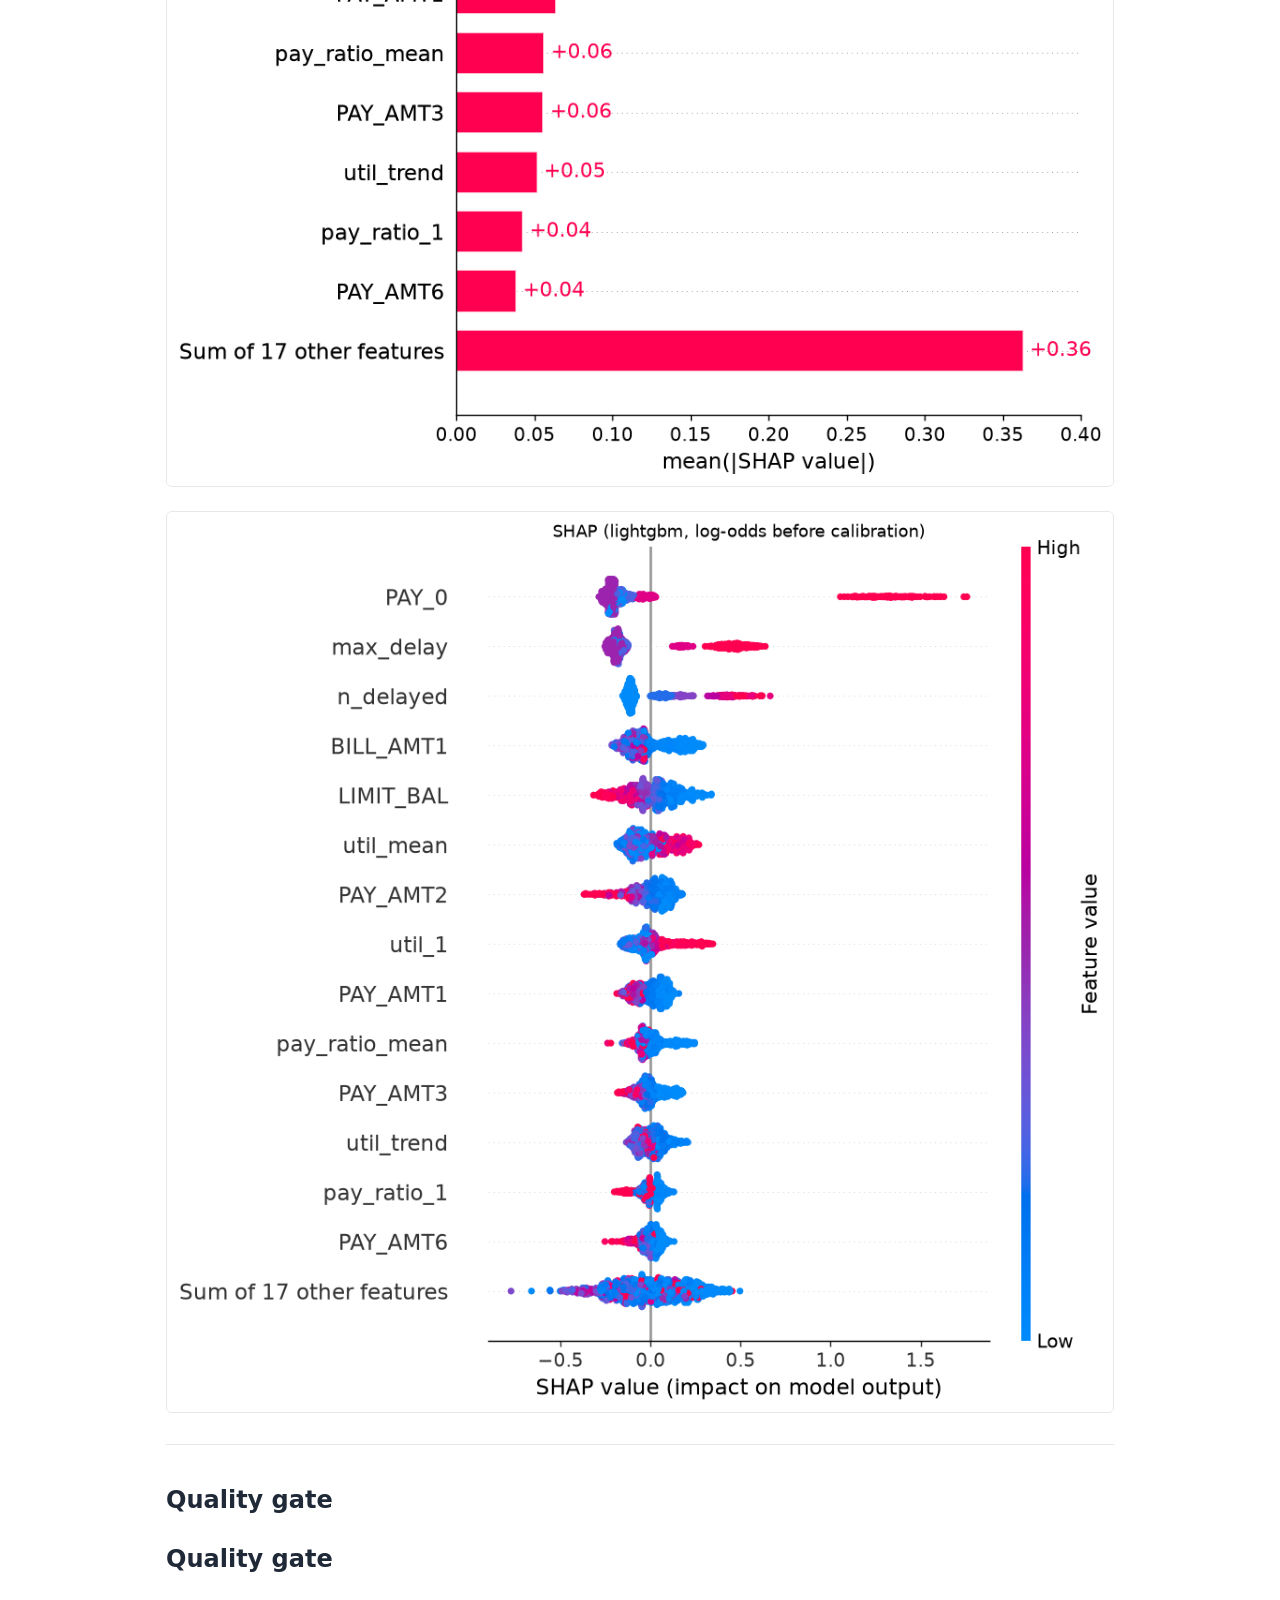
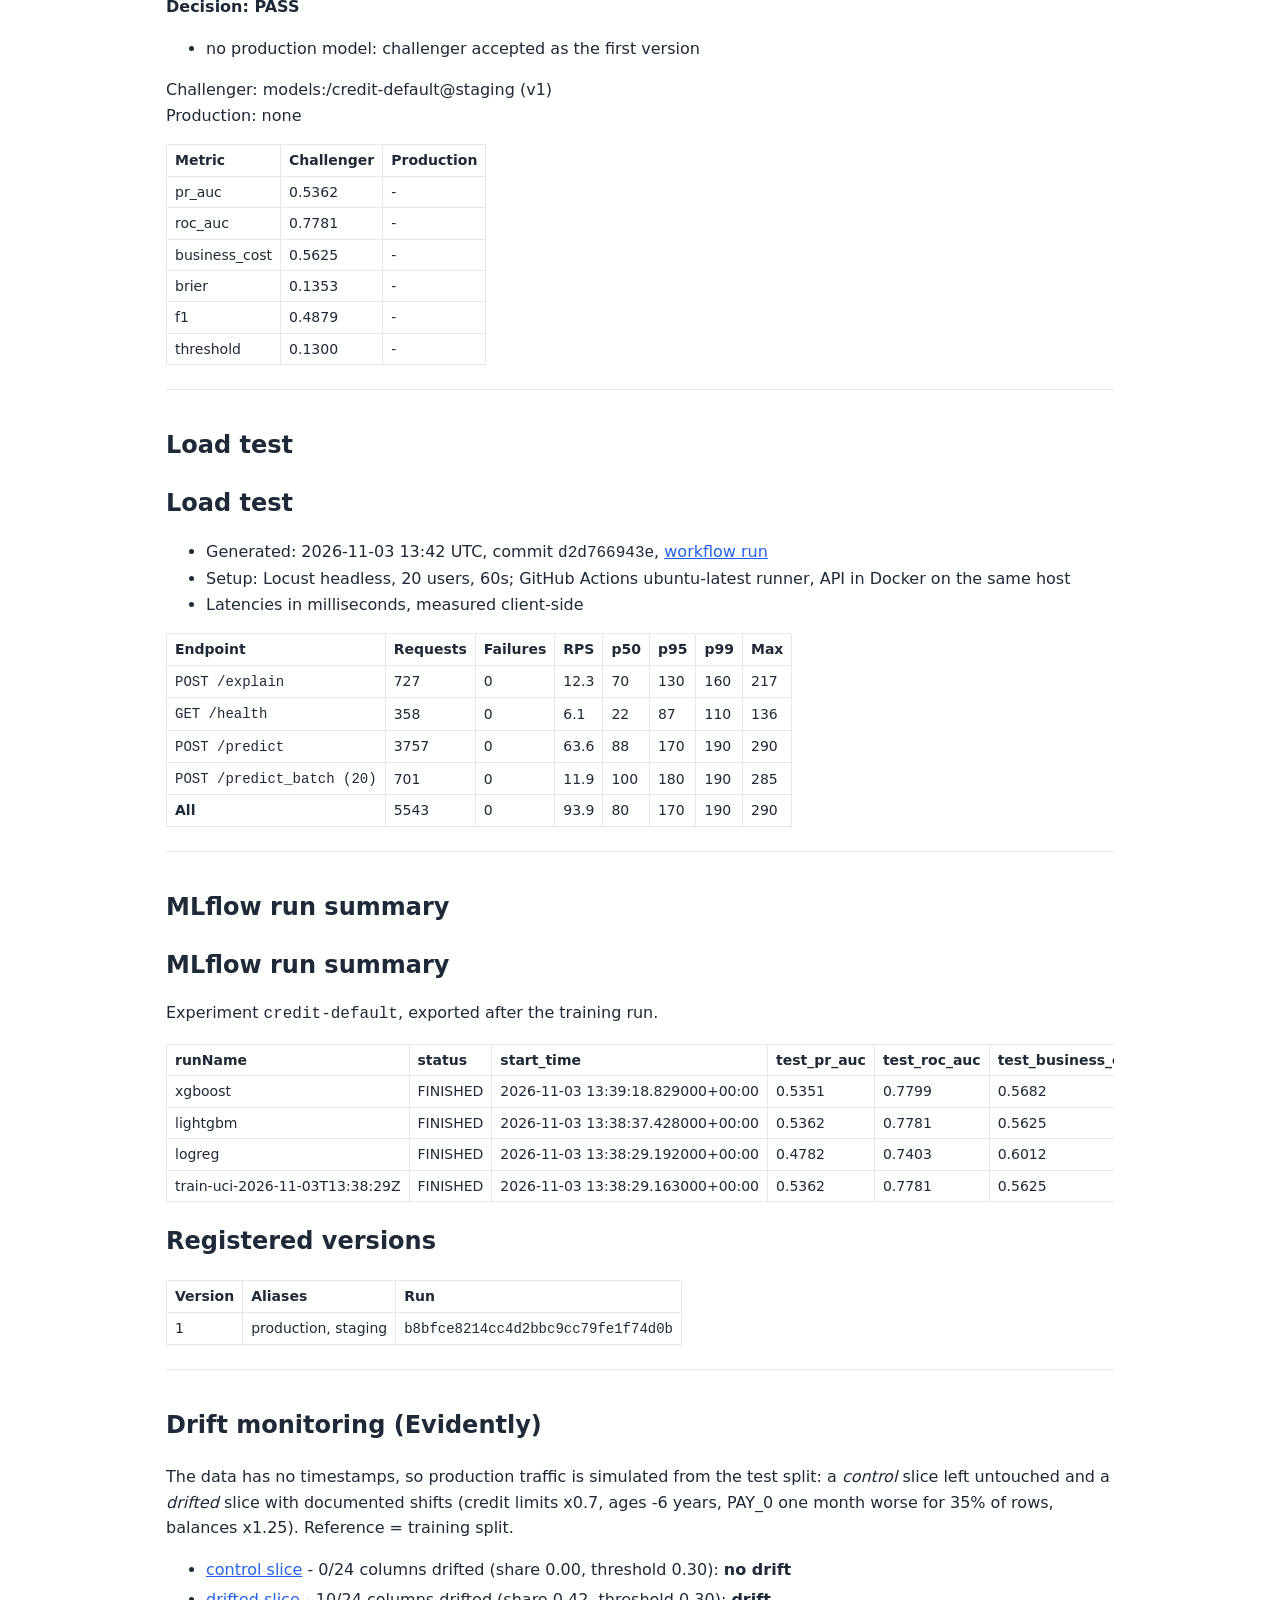
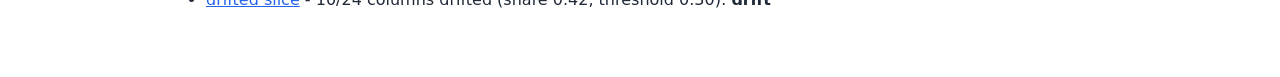
==== commit 12de3d38: "Publish site 18a381acf5f6694ce658773834a725ff78a21d22" ====
--- a/index.html
+++ b/index.html
@@ -14,7 +14,7 @@
 .note { background: var(--card); border: 1px solid var(--line); border-radius: 8px; padding: 12px 16px; }
 ul.links li { margin: 4px 0; }
 </style></head><body><main><h1>credit-default-mlops</h1>
-<p class='sub'>Monitoring and results site, built 2026-11-09 14:04 UTC. <a href='https://github.com/srini2k03/credit-default-mlops'>Source on GitHub</a>.</p>
+<p class='sub'>Monitoring and results site, built 2026-11-16 13:49 UTC. <a href='https://github.com/srini2k03/credit-default-mlops'>Source on GitHub</a>.</p>
 <section><h2>Model results (real UCI data)</h2>
 <h1>Training run report</h1>
 <ul>
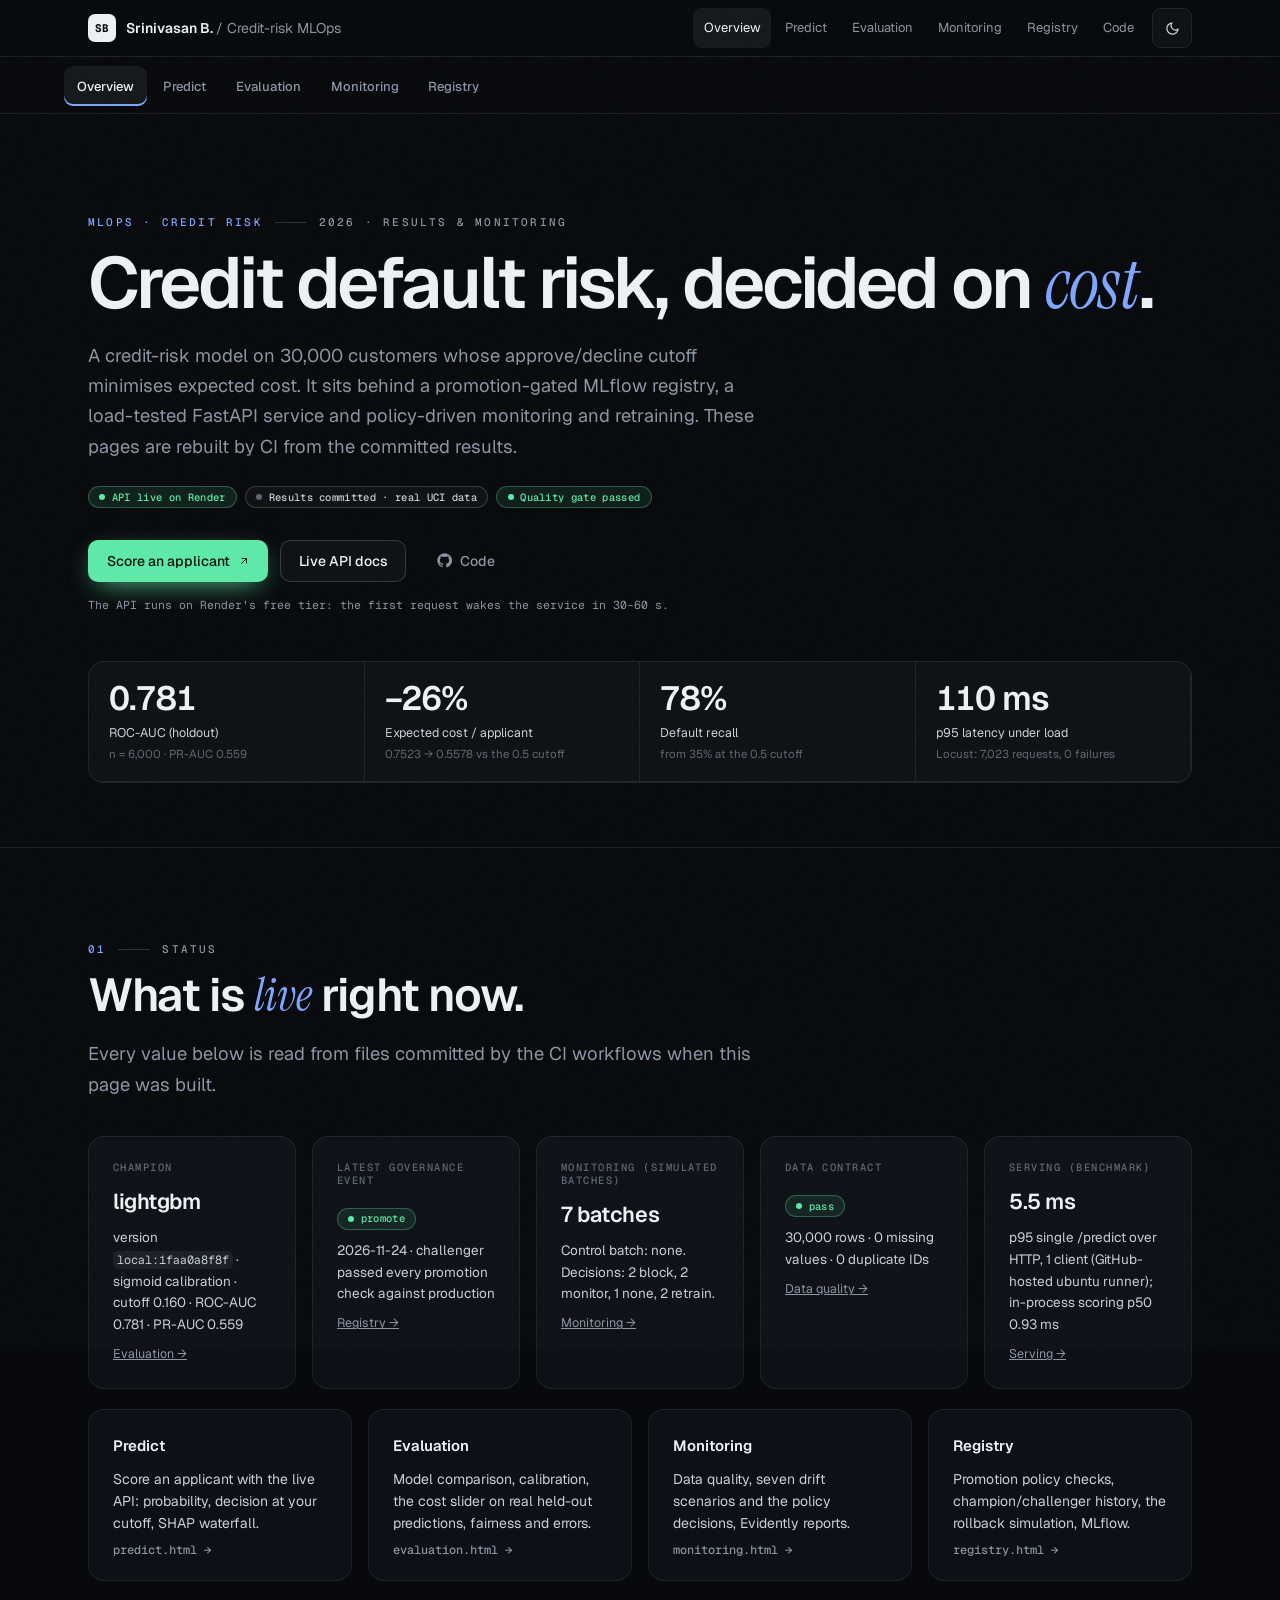
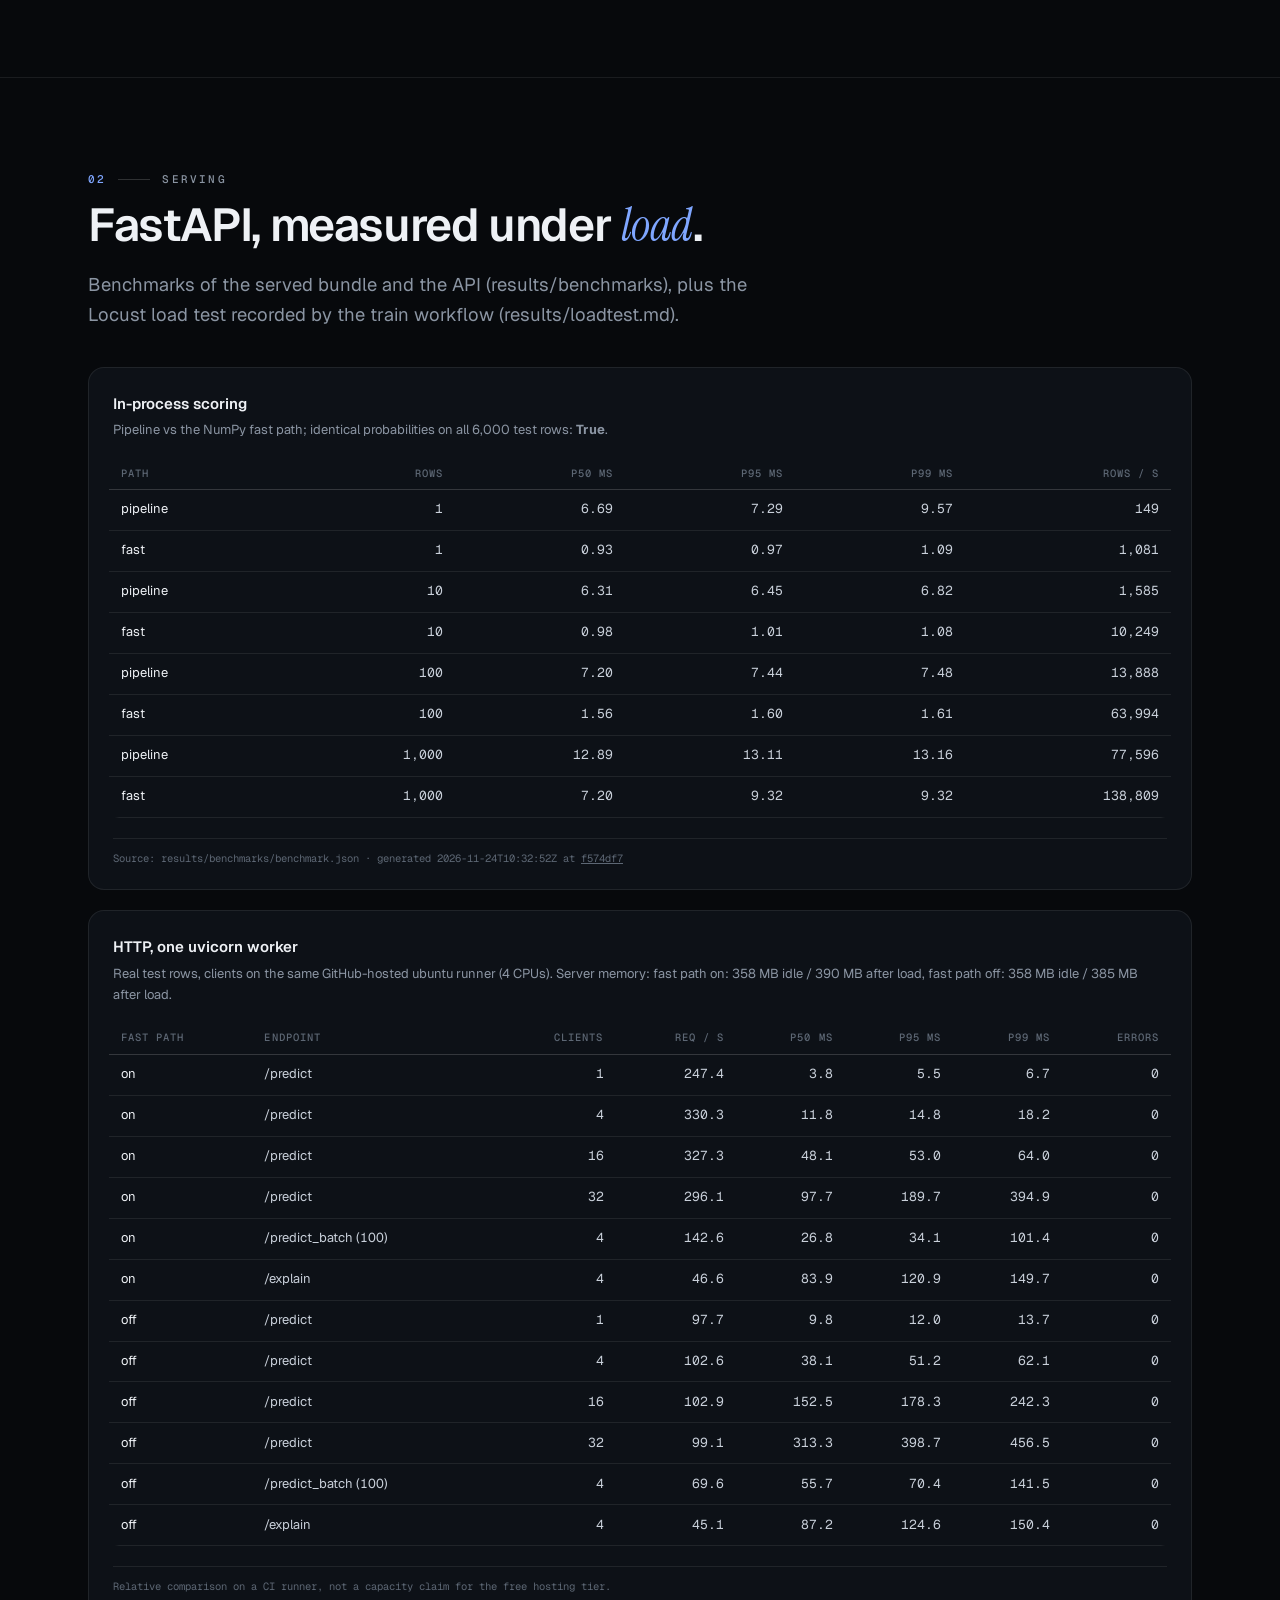
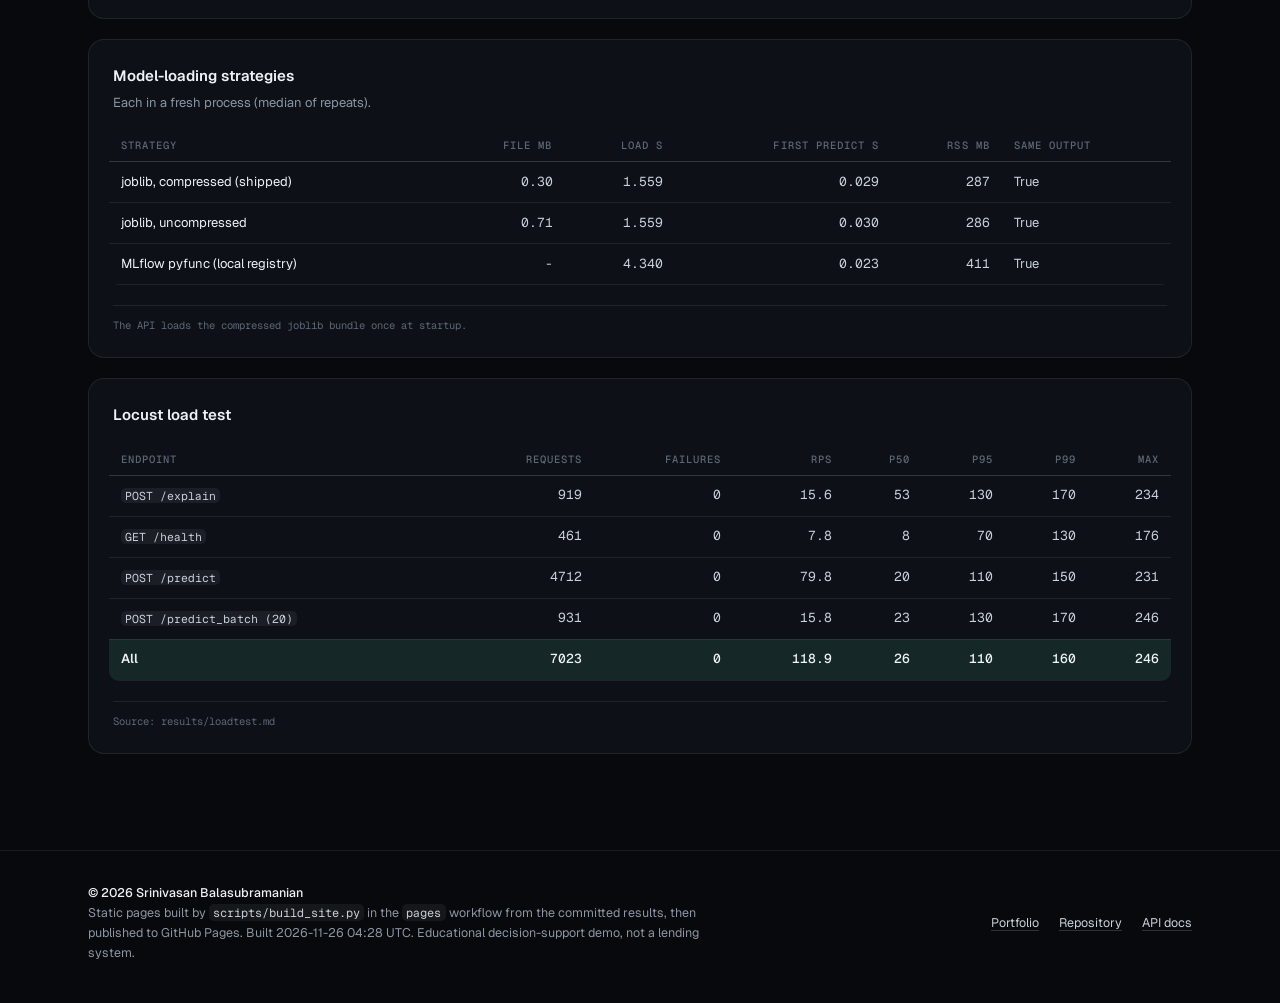
==== commit 011b5f45: "Publish site 5b3d7f1885191128ed1e2c33dc1d8dffe3c665bb" ====
--- a/index.html
+++ b/index.html
@@ -1,422 +1,66 @@
-<!doctype html><html lang='en'><head><meta charset='utf-8'><meta name='viewport' content='width=device-width, initial-scale=1'><title>credit-default-mlops</title><style>
-:root { --bg:#ffffff; --fg:#1f2937; --muted:#6b7280; --line:#e5e7eb; --accent:#2563eb; --card:#f9fafb; }
-@media (prefers-color-scheme: dark) { :root { --bg:#0f172a; --fg:#e5e7eb; --muted:#9ca3af; --line:#334155;
-  --accent:#60a5fa; --card:#111827; } }
-* { box-sizing: border-box; }
-body { margin:0; background:var(--bg); color:var(--fg); font:16px/1.6 system-ui,-apple-system,sans-serif; }
-main { max-width: 980px; margin: 0 auto; padding: 24px 16px 64px; }
-a { color: var(--accent); }
-h1 { margin: 0 0 4px; } .sub { color: var(--muted); margin: 0 0 24px; }
-section { border-top: 1px solid var(--line); padding-top: 16px; margin-top: 24px; }
-table { border-collapse: collapse; display: block; overflow-x: auto; max-width: 100%; font-size: 14px; }
-th, td { border: 1px solid var(--line); padding: 4px 8px; text-align: left; white-space: nowrap; }
-img { max-width: 100%; height: auto; border: 1px solid var(--line); border-radius: 6px; background: #fff; }
-.note { background: var(--card); border: 1px solid var(--line); border-radius: 8px; padding: 12px 16px; }
-ul.links li { margin: 4px 0; }
-</style></head><body><main><h1>credit-default-mlops</h1>
-<p class='sub'>Monitoring and results site, built 2026-11-16 13:49 UTC. <a href='https://github.com/srini2k03/credit-default-mlops'>Source on GitHub</a>.</p>
-<section><h2>Model results (real UCI data)</h2>
-<h1>Training run report</h1>
-<ul>
-<li>Data: <code>uci</code> (30000 rows, default rate 0.221, sha256 <code>af6aa9d50511...</code>)</li>
-<li>Generated: 2026-11-03T13:40:05Z from commit <code>d2d766943e</code></li>
-<li>Splits: train 18000 / calibration 3000 / validation 3000 / test 6000</li>
-<li>Costs: FN = 5.0, FP = 1.0 (Bayes threshold for calibrated scores = 0.167)</li>
-<li>Imbalance handling: <code>class_weight</code>; champion: <strong>lightgbm</strong></li>
-</ul>
-<h2>Test holdout, all families (threshold = each model's cost-optimal threshold from validation)</h2>
-<table>
-<thead>
-<tr>
-<th>Model</th>
-<th>CV PR-AUC (train)</th>
-<th>ROC-AUC</th>
-<th>PR-AUC</th>
-<th>F1</th>
-<th>Brier</th>
-<th>Cost / applicant</th>
-<th>Threshold</th>
-<th>Recall</th>
-<th>Approval rate</th>
-<th>Brier before calibration</th>
-<th>Optuna trials</th>
-</tr>
-</thead>
-<tbody>
-<tr>
-<td>logreg</td>
-<td>0.5133</td>
-<td>0.7403</td>
-<td>0.4782</td>
-<td>0.4714</td>
-<td>0.1431</td>
-<td>0.6012</td>
-<td>0.1300</td>
-<td>0.7295</td>
-<td>0.5367</td>
-<td>0.1938</td>
-<td>30</td>
-</tr>
-<tr>
-<td>lightgbm</td>
-<td>0.5640</td>
-<td>0.7781</td>
-<td>0.5362</td>
-<td>0.4879</td>
-<td>0.1353</td>
-<td>0.5625</td>
-<td>0.1300</td>
-<td>0.7664</td>
-<td>0.5263</td>
-<td>0.1763</td>
-<td>30</td>
-</tr>
-<tr>
-<td>xgboost</td>
-<td>0.5683</td>
-<td>0.7799</td>
-<td>0.5351</td>
-<td>0.4897</td>
-<td>0.1358</td>
-<td>0.5682</td>
-<td>0.1700</td>
-<td>0.7468</td>
-<td>0.5467</td>
-<td>0.1814</td>
-<td>30</td>
-</tr>
-</tbody>
-</table>
-<h2>Threshold rules for the champion (test holdout)</h2>
-<table>
-<thead>
-<tr>
-<th>Rule</th>
-<th>ROC-AUC</th>
-<th>PR-AUC</th>
-<th>F1</th>
-<th>Brier</th>
-<th>Cost / applicant</th>
-<th>Threshold</th>
-<th>Recall</th>
-<th>Approval rate</th>
-</tr>
-</thead>
-<tbody>
-<tr>
-<td>cost-optimal</td>
-<td>0.7781</td>
-<td>0.5362</td>
-<td>0.4879</td>
-<td>0.1353</td>
-<td>0.5625</td>
-<td>0.1300</td>
-<td>0.7664</td>
-<td>0.5263</td>
-</tr>
-<tr>
-<td>0.5</td>
-<td>0.7781</td>
-<td>0.5362</td>
-<td>0.4582</td>
-<td>0.1353</td>
-<td>0.7593</td>
-<td>0.5000</td>
-<td>0.3466</td>
-<td>0.8865</td>
-</tr>
-<tr>
-<td>max-F1</td>
-<td>0.7781</td>
-<td>0.5362</td>
-<td>0.5394</td>
-<td>0.1353</td>
-<td>0.6192</td>
-<td>0.3868</td>
-<td>0.5237</td>
-<td>0.7917</td>
-</tr>
-</tbody>
-</table>
-<h2>Imbalance ablation (CV PR-AUC on the training split, same hyper-parameters)</h2>
-<table>
-<thead>
-<tr>
-<th>Model</th>
-<th>Strategy</th>
-<th>CV PR-AUC</th>
-<th>Std</th>
-</tr>
-</thead>
-<tbody>
-<tr>
-<td>logreg</td>
-<td>none</td>
-<td>0.5149</td>
-<td>0.0125</td>
-</tr>
-<tr>
-<td>logreg</td>
-<td>class_weight</td>
-<td>0.5133</td>
-<td>0.0115</td>
-</tr>
-<tr>
-<td>logreg</td>
-<td>smote</td>
-<td>0.5141</td>
-<td>0.0121</td>
-</tr>
-<tr>
-<td>lightgbm</td>
-<td>none</td>
-<td>0.5637</td>
-<td>0.0070</td>
-</tr>
-<tr>
-<td>lightgbm</td>
-<td>class_weight</td>
-<td>0.5640</td>
-<td>0.0077</td>
-</tr>
-<tr>
-<td>lightgbm</td>
-<td>smote</td>
-<td>0.5602</td>
-<td>0.0040</td>
-</tr>
-<tr>
-<td>xgboost</td>
-<td>none</td>
-<td>0.5690</td>
-<td>0.0088</td>
-</tr>
-<tr>
-<td>xgboost</td>
-<td>class_weight</td>
-<td>0.5683</td>
-<td>0.0087</td>
-</tr>
-<tr>
-<td>xgboost</td>
-<td>smote</td>
-<td>0.5532</td>
-<td>0.0042</td>
-</tr>
-</tbody>
-</table>
-<h2>Figures</h2>
-<p><img alt="cost curve" src="results/figures/cost_curve.png" /></p>
-<p><img alt="calibration" src="results/figures/calibration.png" /></p>
-<p><img alt="SHAP summary" src="results/figures/shap_bar.png" /></p>
-<p><img alt="SHAP beeswarm" src="results/figures/shap_beeswarm.png" /></p>
+<!doctype html>
+<html lang="en" class="no-js" data-theme="dark">
+<head>
+<meta charset="utf-8">
+<meta name="viewport" content="width=device-width, initial-scale=1">
+<script>(function(){try{var t=localStorage.getItem('theme');document.documentElement.dataset.theme=(t==='light'||t==='dark')?t:'dark';}catch(e){document.documentElement.dataset.theme='dark';}document.documentElement.classList.remove('no-js');})();</script>
+<title>Credit-risk MLOps · overview</title>
+<meta name="description" content="Credit default prediction with cost-based decisions: champion model, monitoring status, governance and serving benchmarks, rebuilt by CI.">
+<meta name="color-scheme" content="dark light">
+<link rel="preconnect" href="https://fonts.googleapis.com">
+<link rel="preconnect" href="https://fonts.gstatic.com" crossorigin>
+<link href="https://fonts.googleapis.com/css2?family=Geist:wght@300..700&family=Geist+Mono:wght@400..600&family=Instrument+Serif:ital@0;1&display=swap" rel="stylesheet">
+<link rel="stylesheet" href="sb-kit.css">
+<link rel="stylesheet" href="site.css">
+<script src="sb-kit.js" defer></script>
+<script src="charts.js" defer></script>
+<script src="site.js" defer></script>
+
+</head>
+<body class="sb-grain">
+<div class="sb-backdrop" aria-hidden="true"></div>
+<a class="skip-link" href="#main">Skip to content</a>
+<header class="sb-nav">
+  <div class="sb-container sb-nav__inner">
+    <a class="sb-brand" href="https://srini2k03.github.io/"><span class="sb-brand__mark">SB</span>
+      <span><span class="brand-name">Srinivasan B. </span><span class="sb-brand__sub"><span class="brand-slash">/ </span>Credit-risk MLOps</span></span></a>
+    <nav class="sb-nav__links" aria-label="Pages">
+      <a class="sb-nav__link nav-page" href="index.html" aria-current=page>Overview</a><a class="sb-nav__link nav-page" href="predict.html">Predict</a><a class="sb-nav__link nav-page" href="evaluation.html">Evaluation</a><a class="sb-nav__link nav-page" href="monitoring.html">Monitoring</a><a class="sb-nav__link nav-page" href="registry.html">Registry</a>
+      <a class="sb-nav__link" href="https://github.com/srini2k03/credit-default-mlops">Code</a>
+      <button class="sb-icon-btn theme-btn" type="button" data-theme-toggle aria-label="Switch to light theme" aria-pressed="true"><svg class="icon-sun" width="15" height="15" viewBox="0 0 24 24" fill="none" stroke="currentColor" stroke-width="2" stroke-linecap="round" aria-hidden="true"><circle cx="12" cy="12" r="4"/><path d="M12 2v2M12 20v2M4.9 4.9l1.4 1.4M17.7 17.7l1.4 1.4M2 12h2M20 12h2M4.9 19.1l1.4-1.4M17.7 6.3l1.4-1.4"/></svg><svg class="icon-moon" width="15" height="15" viewBox="0 0 24 24" fill="none" stroke="currentColor" stroke-width="2" stroke-linecap="round" stroke-linejoin="round" aria-hidden="true"><path d="M21 12.8A9 9 0 1 1 11.2 3a7 7 0 0 0 9.8 9.8Z"/></svg></button>
+    </nav>
+  </div>
+</header>
+<nav class="subnav" aria-label="Dashboard pages"><div class="sb-container subnav__inner"><a href="index.html" aria-current=page>Overview</a><a href="predict.html">Predict</a><a href="evaluation.html">Evaluation</a><a href="monitoring.html">Monitoring</a><a href="registry.html">Registry</a></div></nav>
+<main id="main">
+
+<section class="sb-hero" aria-labelledby="top-h">
+  <div class="sb-container">
+    <p class="sb-kicker"><span class="sb-kicker__index">MLOps · Credit risk</span>
+      <span class="sb-kicker__rule"></span>2026 · Results &amp; monitoring</p>
+    <h1 class="sb-h1" id="top-h">Credit default risk, decided on <span class="sb-serif">cost</span>.</h1>
+    <p class="sb-lead">A credit-risk model on 30,000 customers whose approve/decline cutoff minimises expected cost. It sits behind a promotion-gated MLflow registry, a load-tested FastAPI service and policy-driven monitoring and retraining. These pages are rebuilt by CI from the committed results.</p>
+    <div class="sb-hero__meta"><span class="sb-pill sb-pill--live">API live on Render</span><span class="sb-pill">Results committed · real UCI data</span><span class="sb-pill pill-ok">Quality gate passed</span></div>
+    <div class="sb-hero__actions">
+      <a class="sb-btn sb-btn--primary" href="predict.html">Score an applicant <svg width="12" height="12" viewBox="0 0 24 24" fill="none" stroke="currentColor" stroke-width="2" stroke-linecap="round" stroke-linejoin="round" aria-hidden="true"><path d="M7 17 17 7M8 7h9v9"/></svg></a>
+      <a class="sb-btn" href="https://credit-default-api-fkqg.onrender.com/docs" target="_blank" rel="noopener">Live API docs</a>
+      <a class="sb-btn sb-btn--ghost" href="https://github.com/srini2k03/credit-default-mlops" target="_blank" rel="noopener"><svg width="15" height="15" viewBox="0 0 24 24" fill="currentColor" aria-hidden="true"><path d="M12 .5a11.5 11.5 0 0 0-3.64 22.41c.58.1.79-.25.79-.56v-2c-3.2.7-3.88-1.37-3.88-1.37-.52-1.33-1.28-1.69-1.28-1.69-1.05-.72.08-.7.08-.7 1.16.08 1.77 1.19 1.77 1.19 1.03 1.77 2.7 1.26 3.36.96.1-.75.4-1.26.73-1.55-2.55-.29-5.24-1.28-5.24-5.69 0-1.26.45-2.29 1.19-3.1-.12-.29-.52-1.46.11-3.05 0 0 .97-.31 3.17 1.18a11 11 0 0 1 5.77 0c2.2-1.49 3.17-1.18 3.17-1.18.63 1.59.23 2.76.11 3.05.74.81 1.19 1.84 1.19 3.1 0 4.42-2.69 5.39-5.25 5.68.41.36.78 1.06.78 2.14v3.17c0 .31.21.67.8.56A11.5 11.5 0 0 0 12 .5Z"/></svg> Code</a>
+    </div>
+    <p class="hero-note">The API runs on Render's free tier: the first request wakes the service in 30–60 s.</p>
+    <div class="sb-stats hero-stats sb-reveal" role="list"><div class="sb-stat" role="listitem"><div class="sb-stat__value">0.781</div><div class="sb-stat__label">ROC-AUC (holdout)</div><div class="sb-stat__ctx">n = 6,000 · PR-AUC 0.559</div></div><div class="sb-stat" role="listitem"><div class="sb-stat__value">−26%</div><div class="sb-stat__label">Expected cost / applicant</div><div class="sb-stat__ctx">0.7523 → 0.5578 vs the 0.5 cutoff</div></div><div class="sb-stat" role="listitem"><div class="sb-stat__value">78%</div><div class="sb-stat__label">Default recall</div><div class="sb-stat__ctx">from 35% at the 0.5 cutoff</div></div><div class="sb-stat" role="listitem"><div class="sb-stat__value">110 ms</div><div class="sb-stat__label">p95 latency under load</div><div class="sb-stat__ctx">Locust: 7,023 requests, 0 failures</div></div></div>
+  </div>
 </section>
-<section><h2>Quality gate</h2><h1>Quality gate</h1>
-<p><strong>Decision: PASS</strong></p>
-<ul>
-<li>no production model: challenger accepted as the first version</li>
-</ul>
-<p>Challenger: models:/credit-default@staging (v1)<br />
-Production: none</p>
-<table>
-<thead>
-<tr>
-<th>Metric</th>
-<th>Challenger</th>
-<th>Production</th>
-</tr>
-</thead>
-<tbody>
-<tr>
-<td>pr_auc</td>
-<td>0.5362</td>
-<td>-</td>
-</tr>
-<tr>
-<td>roc_auc</td>
-<td>0.7781</td>
-<td>-</td>
-</tr>
-<tr>
-<td>business_cost</td>
-<td>0.5625</td>
-<td>-</td>
-</tr>
-<tr>
-<td>brier</td>
-<td>0.1353</td>
-<td>-</td>
-</tr>
-<tr>
-<td>f1</td>
-<td>0.4879</td>
-<td>-</td>
-</tr>
-<tr>
-<td>threshold</td>
-<td>0.1300</td>
-<td>-</td>
-</tr>
-</tbody>
-</table></section>
-<section><h2>Load test</h2><h1>Load test</h1>
-<ul>
-<li>Generated: 2026-11-03 13:42 UTC, commit <code>d2d766943e</code>, <a href="https://github.com/srini2k03/credit-default-mlops/actions/runs/41645854230">workflow run</a></li>
-<li>Setup: Locust headless, 20 users, 60s; GitHub Actions ubuntu-latest runner, API in Docker on the same host</li>
-<li>Latencies in milliseconds, measured client-side</li>
-</ul>
-<table>
-<thead>
-<tr>
-<th>Endpoint</th>
-<th>Requests</th>
-<th>Failures</th>
-<th>RPS</th>
-<th>p50</th>
-<th>p95</th>
-<th>p99</th>
-<th>Max</th>
-</tr>
-</thead>
-<tbody>
-<tr>
-<td><code>POST /explain</code></td>
-<td>727</td>
-<td>0</td>
-<td>12.3</td>
-<td>70</td>
-<td>130</td>
-<td>160</td>
-<td>217</td>
-</tr>
-<tr>
-<td><code>GET /health</code></td>
-<td>358</td>
-<td>0</td>
-<td>6.1</td>
-<td>22</td>
-<td>87</td>
-<td>110</td>
-<td>136</td>
-</tr>
-<tr>
-<td><code>POST /predict</code></td>
-<td>3757</td>
-<td>0</td>
-<td>63.6</td>
-<td>88</td>
-<td>170</td>
-<td>190</td>
-<td>290</td>
-</tr>
-<tr>
-<td><code>POST /predict_batch (20)</code></td>
-<td>701</td>
-<td>0</td>
-<td>11.9</td>
-<td>100</td>
-<td>180</td>
-<td>190</td>
-<td>285</td>
-</tr>
-<tr>
-<td><strong>All</strong></td>
-<td>5543</td>
-<td>0</td>
-<td>93.9</td>
-<td>80</td>
-<td>170</td>
-<td>190</td>
-<td>290</td>
-</tr>
-</tbody>
-</table></section>
-<section><h2>MLflow run summary</h2><h1>MLflow run summary</h1>
-<p>Experiment <code>credit-default</code>, exported after the training run.</p>
-<table>
-<thead>
-<tr>
-<th>runName</th>
-<th>status</th>
-<th>start_time</th>
-<th>test_pr_auc</th>
-<th>test_roc_auc</th>
-<th>test_business_cost</th>
-<th>test_brier</th>
-<th>cv_pr_auc</th>
-<th>champion</th>
-<th>data_source</th>
-</tr>
-</thead>
-<tbody>
-<tr>
-<td>xgboost</td>
-<td>FINISHED</td>
-<td>2026-11-03 13:39:18.829000+00:00</td>
-<td>0.5351</td>
-<td>0.7799</td>
-<td>0.5682</td>
-<td>0.1358</td>
-<td>0.5683</td>
-<td></td>
-<td></td>
-</tr>
-<tr>
-<td>lightgbm</td>
-<td>FINISHED</td>
-<td>2026-11-03 13:38:37.428000+00:00</td>
-<td>0.5362</td>
-<td>0.7781</td>
-<td>0.5625</td>
-<td>0.1353</td>
-<td>0.5640</td>
-<td></td>
-<td></td>
-</tr>
-<tr>
-<td>logreg</td>
-<td>FINISHED</td>
-<td>2026-11-03 13:38:29.192000+00:00</td>
-<td>0.4782</td>
-<td>0.7403</td>
-<td>0.6012</td>
-<td>0.1431</td>
-<td>0.5133</td>
-<td></td>
-<td></td>
-</tr>
-<tr>
-<td>train-uci-2026-11-03T13:38:29Z</td>
-<td>FINISHED</td>
-<td>2026-11-03 13:38:29.163000+00:00</td>
-<td>0.5362</td>
-<td>0.7781</td>
-<td>0.5625</td>
-<td>0.1353</td>
-<td></td>
-<td>lightgbm</td>
-<td>uci</td>
-</tr>
-</tbody>
-</table>
-<h2>Registered versions</h2>
-<table>
-<thead>
-<tr>
-<th>Version</th>
-<th>Aliases</th>
-<th>Run</th>
-</tr>
-</thead>
-<tbody>
-<tr>
-<td>1</td>
-<td>production, staging</td>
-<td><code>b8bfce8214cc4d2bbc9cc79fe1f74d0b</code></td>
-</tr>
-</tbody>
-</table></section>
-<section><h2>Drift monitoring (Evidently)</h2>
-<p>The data has no timestamps, so production traffic is simulated from the test split: a <i>control</i> slice left untouched and a <i>drifted</i> slice with documented shifts (credit limits x0.7, ages -6 years, PAY_0 one month worse for 35% of rows, balances x1.25). Reference = training split.</p>
-<ul class='links'><li><a href='reports/drift_control.html'>control slice</a> - 0/24 columns drifted (share 0.00, threshold 0.30): <b>no drift</b></li><li><a href='reports/drift_drifted.html'>drifted slice</a> - 10/24 columns drifted (share 0.42, threshold 0.30): <b>drift</b></li></ul>
-</section></main></body></html>+<section class="sb-section" id="status" aria-labelledby="status-h"><div class="sb-container"><div class="section-head sb-reveal"><p class="sb-kicker"><span class="sb-kicker__index">01</span><span class="sb-kicker__rule"></span>Status</p><h2 class="sb-h2" id="status-h">What is <span class="sb-serif">live</span> right now.</h2><p class="sb-lead">Every value below is read from files committed by the CI workflows when this page was built.</p></div><div class="status-grid"><article class="sb-card sb-spotlight sb-reveal status"><p class="sb-label">Champion</p><div class="status__value">lightgbm</div><p class="status__ctx">version <code>local:1faa0a8f8f</code> · sigmoid calibration · cutoff 0.160 · ROC-AUC 0.781 · PR-AUC 0.559</p><p class="sb-small"><a href="evaluation.html">Evaluation →</a></p></article><article class="sb-card sb-spotlight sb-reveal status"><p class="sb-label">Latest governance event</p><div class="status__value"><span class="sb-pill pill-promote">promote</span></div><p class="status__ctx">2026-11-24 · challenger passed every promotion check against production</p><p class="sb-small"><a href="registry.html">Registry →</a></p></article><article class="sb-card sb-spotlight sb-reveal status"><p class="sb-label">Monitoring (simulated batches)</p><div class="status__value">7 batches</div><p class="status__ctx">Control batch: none. Decisions: 2 block, 2 monitor, 1 none, 2 retrain.</p><p class="sb-small"><a href="monitoring.html">Monitoring →</a></p></article><article class="sb-card sb-spotlight sb-reveal status"><p class="sb-label">Data contract</p><div class="status__value"><span class="sb-pill pill-none">pass</span></div><p class="status__ctx">30,000 rows · 0 missing values · 0 duplicate IDs</p><p class="sb-small"><a href="monitoring.html#quality">Data quality →</a></p></article><article class="sb-card sb-spotlight sb-reveal status"><p class="sb-label">Serving (benchmark)</p><div class="status__value">5.5 ms</div><p class="status__ctx">p95 single /predict over HTTP, 1 client (GitHub-hosted ubuntu runner); in-process scoring p50 0.93 ms</p><p class="sb-small"><a href="#serving">Serving →</a></p></article></div><div class="page-cards" style="margin-top:1.25rem"><a class="sb-card sb-spotlight sb-reveal page-card" href="predict.html"><h3 class="sb-card__title">Predict</h3><p>Score an applicant with the live API: probability, decision at your cutoff, SHAP waterfall.</p><span class=go>predict.html →</span></a><a class="sb-card sb-spotlight sb-reveal page-card" href="evaluation.html"><h3 class="sb-card__title">Evaluation</h3><p>Model comparison, calibration, the cost slider on real held-out predictions, fairness and errors.</p><span class=go>evaluation.html →</span></a><a class="sb-card sb-spotlight sb-reveal page-card" href="monitoring.html"><h3 class="sb-card__title">Monitoring</h3><p>Data quality, seven drift scenarios and the policy decisions, Evidently reports.</p><span class=go>monitoring.html →</span></a><a class="sb-card sb-spotlight sb-reveal page-card" href="registry.html"><h3 class="sb-card__title">Registry</h3><p>Promotion policy checks, champion/challenger history, the rollback simulation, MLflow.</p><span class=go>registry.html →</span></a></div></div></section>
+<section class="sb-section" id="serving" aria-labelledby="serving-h"><div class="sb-container"><div class="section-head sb-reveal"><p class="sb-kicker"><span class="sb-kicker__index">02</span><span class="sb-kicker__rule"></span>Serving</p><h2 class="sb-h2" id="serving-h">FastAPI, measured under <span class="sb-serif">load</span>.</h2><p class="sb-lead">Benchmarks of the served bundle and the API (results/benchmarks), plus the Locust load test recorded by the train workflow (results/loadtest.md).</p></div><div class="stack"><article class="sb-card sb-spotlight sb-reveal "><header class="card-head"><h3 class="sb-card__title">In-process scoring</h3><p class="sb-card__sub">Pipeline vs the NumPy fast path; identical probabilities on all 6,000 test rows: <strong>True</strong>.</p></header><div class="sb-table-wrap" tabindex="0" role="region" aria-label="In-process scoring latency"><table class="sb-table "><caption class="sr-only">In-process scoring latency</caption><thead><tr><th scope="col">Path</th><th scope="col" class=num>Rows</th><th scope="col" class=num>p50 ms</th><th scope="col" class=num>p95 ms</th><th scope="col" class=num>p99 ms</th><th scope="col" class=num>Rows / s</th></tr></thead><tbody><tr><td>pipeline</td><td class=num>1</td><td class=num>6.69</td><td class=num>7.29</td><td class=num>9.57</td><td class=num>149</td></tr><tr><td>fast</td><td class=num>1</td><td class=num>0.93</td><td class=num>0.97</td><td class=num>1.09</td><td class=num>1,081</td></tr><tr><td>pipeline</td><td class=num>10</td><td class=num>6.31</td><td class=num>6.45</td><td class=num>6.82</td><td class=num>1,585</td></tr><tr><td>fast</td><td class=num>10</td><td class=num>0.98</td><td class=num>1.01</td><td class=num>1.08</td><td class=num>10,249</td></tr><tr><td>pipeline</td><td class=num>100</td><td class=num>7.20</td><td class=num>7.44</td><td class=num>7.48</td><td class=num>13,888</td></tr><tr><td>fast</td><td class=num>100</td><td class=num>1.56</td><td class=num>1.60</td><td class=num>1.61</td><td class=num>63,994</td></tr><tr><td>pipeline</td><td class=num>1,000</td><td class=num>12.89</td><td class=num>13.11</td><td class=num>13.16</td><td class=num>77,596</td></tr><tr><td>fast</td><td class=num>1,000</td><td class=num>7.20</td><td class=num>9.32</td><td class=num>9.32</td><td class=num>138,809</td></tr></tbody></table></div><p class="sb-card__foot">Source: results/benchmarks/benchmark.json · generated 2026-11-24T10:32:52Z at <a href="https://github.com/srini2k03/credit-default-mlops/commit/f574df7f6080329a15002ae96762f07c239718a1"><code>f574df7</code></a></p></article><article class="sb-card sb-spotlight sb-reveal "><header class="card-head"><h3 class="sb-card__title">HTTP, one uvicorn worker</h3><p class="sb-card__sub">Real test rows, clients on the same GitHub-hosted ubuntu runner (4 CPUs). Server memory: fast path on: 358 MB idle / 390 MB after load, fast path off: 358 MB idle / 385 MB after load.</p></header><div class="sb-table-wrap" tabindex="0" role="region" aria-label="HTTP benchmark"><table class="sb-table "><caption class="sr-only">HTTP benchmark</caption><thead><tr><th scope="col">Fast path</th><th scope="col">Endpoint</th><th scope="col" class=num>Clients</th><th scope="col" class=num>Req / s</th><th scope="col" class=num>p50 ms</th><th scope="col" class=num>p95 ms</th><th scope="col" class=num>p99 ms</th><th scope="col" class=num>Errors</th></tr></thead><tbody><tr><td>on</td><td>/predict</td><td class=num>1</td><td class=num>247.4</td><td class=num>3.8</td><td class=num>5.5</td><td class=num>6.7</td><td class=num>0</td></tr><tr><td>on</td><td>/predict</td><td class=num>4</td><td class=num>330.3</td><td class=num>11.8</td><td class=num>14.8</td><td class=num>18.2</td><td class=num>0</td></tr><tr><td>on</td><td>/predict</td><td class=num>16</td><td class=num>327.3</td><td class=num>48.1</td><td class=num>53.0</td><td class=num>64.0</td><td class=num>0</td></tr><tr><td>on</td><td>/predict</td><td class=num>32</td><td class=num>296.1</td><td class=num>97.7</td><td class=num>189.7</td><td class=num>394.9</td><td class=num>0</td></tr><tr><td>on</td><td>/predict_batch (100)</td><td class=num>4</td><td class=num>142.6</td><td class=num>26.8</td><td class=num>34.1</td><td class=num>101.4</td><td class=num>0</td></tr><tr><td>on</td><td>/explain</td><td class=num>4</td><td class=num>46.6</td><td class=num>83.9</td><td class=num>120.9</td><td class=num>149.7</td><td class=num>0</td></tr><tr><td>off</td><td>/predict</td><td class=num>1</td><td class=num>97.7</td><td class=num>9.8</td><td class=num>12.0</td><td class=num>13.7</td><td class=num>0</td></tr><tr><td>off</td><td>/predict</td><td class=num>4</td><td class=num>102.6</td><td class=num>38.1</td><td class=num>51.2</td><td class=num>62.1</td><td class=num>0</td></tr><tr><td>off</td><td>/predict</td><td class=num>16</td><td class=num>102.9</td><td class=num>152.5</td><td class=num>178.3</td><td class=num>242.3</td><td class=num>0</td></tr><tr><td>off</td><td>/predict</td><td class=num>32</td><td class=num>99.1</td><td class=num>313.3</td><td class=num>398.7</td><td class=num>456.5</td><td class=num>0</td></tr><tr><td>off</td><td>/predict_batch (100)</td><td class=num>4</td><td class=num>69.6</td><td class=num>55.7</td><td class=num>70.4</td><td class=num>141.5</td><td class=num>0</td></tr><tr><td>off</td><td>/explain</td><td class=num>4</td><td class=num>45.1</td><td class=num>87.2</td><td class=num>124.6</td><td class=num>150.4</td><td class=num>0</td></tr></tbody></table></div><p class="sb-card__foot">Relative comparison on a CI runner, not a capacity claim for the free hosting tier.</p></article><article class="sb-card sb-spotlight sb-reveal "><header class="card-head"><h3 class="sb-card__title">Model-loading strategies</h3><p class="sb-card__sub">Each in a fresh process (median of repeats).</p></header><div class="sb-table-wrap" tabindex="0" role="region" aria-label="Model loading"><table class="sb-table "><caption class="sr-only">Model loading</caption><thead><tr><th scope="col">Strategy</th><th scope="col" class=num>File MB</th><th scope="col" class=num>Load s</th><th scope="col" class=num>First predict s</th><th scope="col" class=num>RSS MB</th><th scope="col">Same output</th></tr></thead><tbody><tr><td>joblib, compressed (shipped)</td><td class=num>0.30</td><td class=num>1.559</td><td class=num>0.029</td><td class=num>287</td><td>True</td></tr><tr><td>joblib, uncompressed</td><td class=num>0.71</td><td class=num>1.559</td><td class=num>0.030</td><td class=num>286</td><td>True</td></tr><tr><td>MLflow pyfunc (local registry)</td><td class=num>-</td><td class=num>4.340</td><td class=num>0.023</td><td class=num>411</td><td>True</td></tr></tbody></table></div><p class="sb-card__foot">The API loads the compressed joblib bundle once at startup.</p></article></div><div class="stack"><article class="sb-card sb-spotlight sb-reveal "><header class="card-head"><h3 class="sb-card__title">Locust load test</h3></header><div class="sb-table-wrap" tabindex="0" role="region" aria-label="Load test"><table class="sb-table "><caption class="sr-only">Load test</caption><thead><tr><th scope="col">Endpoint</th><th scope="col" class=num>Requests</th><th scope="col" class=num>Failures</th><th scope="col" class=num>RPS</th><th scope="col" class=num>p50</th><th scope="col" class=num>p95</th><th scope="col" class=num>p99</th><th scope="col" class=num>Max</th></tr></thead><tbody><tr><td><code>POST /explain</code></td><td class=num>919</td><td class=num>0</td><td class=num>15.6</td><td class=num>53</td><td class=num>130</td><td class=num>170</td><td class=num>234</td></tr><tr><td><code>GET /health</code></td><td class=num>461</td><td class=num>0</td><td class=num>7.8</td><td class=num>8</td><td class=num>70</td><td class=num>130</td><td class=num>176</td></tr><tr><td><code>POST /predict</code></td><td class=num>4712</td><td class=num>0</td><td class=num>79.8</td><td class=num>20</td><td class=num>110</td><td class=num>150</td><td class=num>231</td></tr><tr><td><code>POST /predict_batch (20)</code></td><td class=num>931</td><td class=num>0</td><td class=num>15.8</td><td class=num>23</td><td class=num>130</td><td class=num>170</td><td class=num>246</td></tr><tr class=is-best><td><strong>All</strong></td><td class=num>7023</td><td class=num>0</td><td class=num>118.9</td><td class=num>26</td><td class=num>110</td><td class=num>160</td><td class=num>246</td></tr></tbody></table></div><p class="sb-card__foot">Source: results/loadtest.md</p></article></div></div></section>
+</main>
+<footer class="sb-footer">
+  <div class="sb-container sb-footer__inner">
+    <div>
+      <p class="foot-name">© 2026 Srinivasan Balasubramanian</p>
+      <p>Static pages built by <code>scripts/build_site.py</code> in the <code>pages</code> workflow from the committed results, then published to GitHub Pages. Built 2026-11-26 04:28 UTC. Educational decision-support demo, not a lending system.</p>
+    </div>
+    <p class="foot-links"><a href="https://srini2k03.github.io/">Portfolio</a><a href="https://github.com/srini2k03/credit-default-mlops">Repository</a><a href="https://credit-default-api-fkqg.onrender.com/docs">API docs</a></p>
+  </div>
+</footer>
+</body>
+</html>
--- a/sb-kit.css
+++ b/sb-kit.css
@@ -0,0 +1,314 @@
+/* =========================================================================
+   sb-kit.css: the design language of https://srini2k03.github.io/
+   (Srinivasan Balasubramanian's portfolio), for the project sites.
+   Copy this file into a project unchanged; put project-specific rules in
+   that project's own stylesheet. Fonts: load in <head> with
+     <link rel="preconnect" href="https://fonts.googleapis.com">
+     <link rel="preconnect" href="https://fonts.gstatic.com" crossorigin>
+     <link href="https://fonts.googleapis.com/css2?family=Geist:wght@300..700&family=Geist+Mono:wght@400..600&family=Instrument+Serif:ital@0;1&display=swap" rel="stylesheet">
+   Theme: <html data-theme="dark"> by default; sb-kit.js handles the toggle
+   and the saved preference (set data-theme before first paint, see sb-kit.js).
+   ========================================================================= */
+
+/* ---------- Tokens (identical to the portfolio) ---------- */
+:root {
+  color-scheme: light;
+  --bg: #f6f6f2;
+  --bg-elev: #ffffff;
+  --surface: rgba(12, 15, 20, 0.035);
+  --surface-strong: rgba(12, 15, 20, 0.06);
+  --border: rgba(12, 15, 20, 0.1);
+  --border-strong: rgba(12, 15, 20, 0.18);
+  --fg: #0c0f14;
+  --fg-soft: #2a313b;
+  --muted: #5b6573;
+  --faint: #8b94a1;
+  --accent: #0a7d52;
+  --accent-soft: rgba(10, 125, 82, 0.1);
+  --accent-ink: #ffffff;
+  --blue: #2f5bd3;
+  --amber: #a55f00;
+  --violet: #6a4fd6;
+  --rose: #c23a5c;
+  --live: #0a8f5a;
+  --pending: #a55f00;
+  --danger: #c23a3a;
+  --glow: rgba(10, 125, 82, 0.12);
+  --grid: rgba(12, 15, 20, 0.05);
+  --chart-surface: #ffffff;
+  --series-1: #0f9e6a;
+  --series-2: #e0662f;
+  --series-muted: #c9ccd1;
+  --chart-grid: #e6e7ea;
+  /* Project accent: each site sets --project to one of blue/amber/violet/rose/accent. */
+  --project: var(--accent);
+  --font-sans: "Geist", ui-sans-serif, system-ui, -apple-system, "Segoe UI", sans-serif;
+  --font-mono: "Geist Mono", ui-monospace, SFMono-Regular, Menlo, monospace;
+  --font-serif: "Instrument Serif", ui-serif, Georgia, serif;
+  --radius: 16px;
+  --radius-sm: 10px;
+  --ease: cubic-bezier(0.22, 1, 0.36, 1);
+}
+:root[data-theme="dark"] {
+  color-scheme: dark;
+  --bg: #07090c;
+  --bg-elev: #0d1117;
+  --surface: rgba(255, 255, 255, 0.03);
+  --surface-strong: rgba(255, 255, 255, 0.06);
+  --border: rgba(255, 255, 255, 0.08);
+  --border-strong: rgba(255, 255, 255, 0.16);
+  --fg: #eef1f5;
+  --fg-soft: #c9d0da;
+  --muted: #8b95a3;
+  --faint: #5d6774;
+  --accent: #5eeaa8;
+  --accent-soft: rgba(94, 234, 168, 0.1);
+  --accent-ink: #04140c;
+  --blue: #7fa6ff;
+  --amber: #ffb547;
+  --violet: #a996ff;
+  --rose: #ff7a9c;
+  --live: #5eeaa8;
+  --pending: #ffb547;
+  --danger: #ff6b6b;
+  --glow: rgba(94, 234, 168, 0.14);
+  --grid: rgba(255, 255, 255, 0.04);
+  --chart-surface: #0d1117;
+  --series-1: #1ea372;
+  --series-2: #d96a33;
+  --series-muted: #3a414c;
+  --chart-grid: #1c222b;
+}
+
+/* ---------- Base ---------- */
+*, *::before, *::after { box-sizing: border-box; }
+html {
+  background: var(--bg);
+  color: var(--fg);
+  scroll-behavior: smooth;
+  scroll-padding-top: 5rem;
+  -webkit-text-size-adjust: 100%;
+  overflow-x: clip;
+}
+body {
+  margin: 0;
+  background: var(--bg);
+  color: var(--fg);
+  font: 400 15px/1.6 var(--font-sans);
+  font-feature-settings: "ss01", "cv11";
+  -webkit-font-smoothing: antialiased;
+  text-rendering: optimizeLegibility;
+  overflow-x: clip;
+}
+img, svg, video, canvas { max-width: 100%; }
+a { color: inherit; }
+::selection { background: var(--accent); color: var(--accent-ink); }
+:focus-visible { outline: 2px solid var(--accent); outline-offset: 3px; border-radius: 6px; }
+code, kbd, pre, .mono { font-family: var(--font-mono); }
+.tabular { font-variant-numeric: tabular-nums; }
+.sr-only { position: absolute; width: 1px; height: 1px; padding: 0; margin: -1px; overflow: hidden; clip: rect(0 0 0 0); white-space: nowrap; border: 0; }
+@media (prefers-reduced-motion: reduce) {
+  html { scroll-behavior: auto; }
+  *, *::before, *::after { animation-duration: 0.001ms !important; animation-iteration-count: 1 !important; transition-duration: 0.001ms !important; }
+}
+
+/* ---------- Atmosphere ---------- */
+.sb-bg-grid {
+  background-image:
+    linear-gradient(to right, var(--grid) 1px, transparent 1px),
+    linear-gradient(to bottom, var(--grid) 1px, transparent 1px);
+  background-size: 56px 56px;
+}
+/* Fixed backdrop: grid fading out + a soft glow in the project colour. Put <div class="sb-backdrop" aria-hidden></div> first in <body>. */
+.sb-backdrop {
+  position: fixed; inset: 0; z-index: -1; pointer-events: none;
+  background:
+    radial-gradient(900px 520px at 85% -10%, color-mix(in srgb, var(--project) 16%, transparent), transparent 60%),
+    radial-gradient(700px 420px at -10% 10%, var(--glow), transparent 60%);
+}
+.sb-backdrop::before {
+  content: ""; position: absolute; inset: 0;
+  background-image:
+    linear-gradient(to right, var(--grid) 1px, transparent 1px),
+    linear-gradient(to bottom, var(--grid) 1px, transparent 1px);
+  background-size: 56px 56px;
+  mask-image: linear-gradient(to bottom, black 0%, transparent 70%);
+}
+.sb-grain::after {
+  content: ""; position: fixed; inset: -50%; z-index: 60; pointer-events: none; opacity: 0.035;
+  background-image: url("data:image/svg+xml;utf8,<svg xmlns='http://www.w3.org/2000/svg' width='160' height='160'><filter id='n'><feTurbulence type='fractalNoise' baseFrequency='0.9' numOctaves='3' stitchTiles='stitch'/></filter><rect width='100%' height='100%' filter='url(%23n)' opacity='1'/></svg>");
+}
+
+/* ---------- Layout ---------- */
+.sb-container { width: 100%; max-width: 72rem; margin: 0 auto; padding: 0 1rem; }
+@media (min-width: 640px) { .sb-container { padding: 0 1.5rem; } }
+.sb-section { padding: 4.5rem 0; }
+@media (min-width: 768px) { .sb-section { padding: 6rem 0; } }
+.sb-stack > * + * { margin-top: 1rem; }
+.sb-grid-2 { display: grid; gap: 1.25rem; }
+@media (min-width: 900px) { .sb-grid-2 { grid-template-columns: 1fr 1fr; } }
+.sb-grid-auto { display: grid; gap: 1rem; grid-template-columns: repeat(auto-fit, minmax(min(100%, 14rem), 1fr)); }
+
+/* ---------- Top bar ---------- */
+.sb-nav {
+  position: sticky; top: 0; z-index: 50;
+  backdrop-filter: saturate(140%) blur(14px); -webkit-backdrop-filter: saturate(140%) blur(14px);
+  background: color-mix(in srgb, var(--bg) 72%, transparent);
+  border-bottom: 1px solid var(--border);
+}
+.sb-nav__inner { display: flex; align-items: center; justify-content: space-between; gap: 1rem; height: 3.5rem; }
+.sb-brand { display: inline-flex; align-items: center; gap: 0.6rem; text-decoration: none; font-weight: 600; font-size: 14px; color: var(--fg); }
+.sb-brand__mark {
+  display: grid; place-items: center; width: 1.75rem; height: 1.75rem; border-radius: 7px;
+  background: var(--fg); color: var(--bg); font: 700 11px/1 var(--font-mono); letter-spacing: -0.02em;
+}
+.sb-brand__sub { color: var(--muted); font-weight: 400; }
+.sb-nav__links { display: flex; align-items: center; gap: 0.25rem; }
+.sb-nav__link {
+  padding: 0.4rem 0.65rem; border-radius: 8px; font-size: 13px; color: var(--muted); text-decoration: none;
+  transition: color 0.2s var(--ease), background 0.2s var(--ease);
+}
+.sb-nav__link:hover, .sb-nav__link[aria-current="page"] { color: var(--fg); background: var(--surface-strong); }
+@media (max-width: 640px) { .sb-nav__links .sb-nav__link--hide-sm { display: none; } }
+
+/* ---------- Typography ---------- */
+.sb-kicker {
+  display: flex; align-items: center; gap: 0.75rem; margin: 0 0 1rem;
+  font: 500 11px/1 var(--font-mono); letter-spacing: 0.2em; text-transform: uppercase; color: var(--muted);
+}
+.sb-kicker__index { color: var(--project); }
+.sb-kicker__rule { width: 2rem; height: 1px; background: var(--border-strong); }
+.sb-h1 { margin: 0; font-size: clamp(2.4rem, 6vw, 4.5rem); font-weight: 600; line-height: 1.02; letter-spacing: -0.04em; text-wrap: balance; }
+.sb-h2 { margin: 0; font-size: clamp(1.75rem, 3.6vw, 3rem); font-weight: 600; line-height: 1.05; letter-spacing: -0.03em; text-wrap: balance; }
+.sb-h3 { margin: 0; font-size: 1.05rem; font-weight: 600; letter-spacing: -0.01em; }
+.sb-serif { font-family: var(--font-serif); font-style: italic; font-weight: 400; letter-spacing: -0.01em; color: var(--project); }
+.sb-lead { margin: 1.25rem 0 0; max-width: 42rem; font-size: clamp(1rem, 1.6vw, 1.15rem); line-height: 1.65; color: var(--muted); text-wrap: pretty; }
+.sb-muted { color: var(--muted); }
+.sb-faint { color: var(--faint); }
+.sb-small { font-size: 12.5px; color: var(--muted); }
+.sb-label { font: 500 10.5px/1.2 var(--font-mono); letter-spacing: 0.14em; text-transform: uppercase; color: var(--faint); }
+
+/* ---------- Hero ---------- */
+.sb-hero { padding: 4.5rem 0 3rem; }
+@media (min-width: 768px) { .sb-hero { padding: 6.5rem 0 4rem; } }
+.sb-hero__meta { display: flex; flex-wrap: wrap; gap: 0.5rem; margin-top: 1.5rem; }
+.sb-hero__actions { display: flex; flex-wrap: wrap; gap: 0.75rem; margin-top: 2rem; }
+
+/* ---------- Buttons ---------- */
+.sb-btn {
+  display: inline-flex; align-items: center; justify-content: center; gap: 0.5rem;
+  min-height: 2.6rem; padding: 0 1.1rem; border-radius: 10px; border: 1px solid var(--border-strong);
+  background: var(--surface); color: var(--fg); font: 500 14px/1 var(--font-sans); text-decoration: none; cursor: pointer;
+  transition: transform 0.2s var(--ease), background 0.2s var(--ease), border-color 0.2s var(--ease), box-shadow 0.2s var(--ease);
+}
+.sb-btn:hover { background: var(--surface-strong); border-color: var(--fg-soft); }
+.sb-btn:active { transform: translateY(1px); }
+.sb-btn:disabled, .sb-btn[aria-disabled="true"] { opacity: 0.45; cursor: not-allowed; }
+.sb-btn--primary { background: var(--accent); border-color: transparent; color: var(--accent-ink); box-shadow: 0 8px 28px -10px var(--accent); }
+.sb-btn--primary:hover { background: var(--accent); border-color: transparent; filter: brightness(1.06); box-shadow: 0 10px 34px -8px var(--accent); }
+.sb-btn--ghost { background: transparent; border-color: transparent; color: var(--muted); }
+.sb-btn--ghost:hover { color: var(--fg); background: var(--surface-strong); }
+.sb-btn--sm { min-height: 2rem; padding: 0 0.75rem; font-size: 12.5px; border-radius: 8px; }
+.sb-icon-btn { display: inline-grid; place-items: center; width: 2.1rem; height: 2.1rem; border-radius: 9px; border: 1px solid var(--border); background: var(--surface); color: var(--fg-soft); cursor: pointer; }
+.sb-icon-btn:hover { color: var(--fg); background: var(--surface-strong); }
+
+/* ---------- Pills & tags ---------- */
+.sb-pill {
+  display: inline-flex; align-items: center; gap: 0.4rem; padding: 0.3rem 0.65rem; border-radius: 999px;
+  border: 1px solid var(--border-strong); background: var(--surface); color: var(--fg-soft);
+  font: 500 10.5px/1 var(--font-mono); letter-spacing: 0.03em;
+}
+.sb-pill::before { content: ""; width: 6px; height: 6px; border-radius: 50%; background: var(--faint); }
+.sb-pill--live { border-color: color-mix(in srgb, var(--live) 30%, transparent); background: color-mix(in srgb, var(--live) 10%, transparent); color: var(--live); }
+.sb-pill--live::before { background: var(--live); animation: sb-pulse 2.2s ease-in-out infinite; }
+.sb-pill--pending { border-color: color-mix(in srgb, var(--pending) 30%, transparent); background: color-mix(in srgb, var(--pending) 10%, transparent); color: var(--pending); }
+.sb-pill--pending::before { background: var(--pending); }
+.sb-pill--plain::before { display: none; }
+.sb-tag { display: inline-block; padding: 0.15rem 0.5rem; border-radius: 6px; border: 1px solid var(--border); background: var(--surface); color: var(--fg-soft); font: 400 11px/1.6 var(--font-mono); }
+@keyframes sb-pulse { 0%, 100% { box-shadow: 0 0 0 0 color-mix(in srgb, var(--live) 60%, transparent); } 50% { box-shadow: 0 0 0 6px transparent; } }
+
+/* ---------- Cards ---------- */
+.sb-card {
+  position: relative; isolation: isolate; border-radius: var(--radius);
+  border: 1px solid var(--border); background: var(--bg-elev); padding: 1.25rem;
+}
+@media (min-width: 640px) { .sb-card { padding: 1.5rem; } }
+.sb-card--surface { background: var(--surface); }
+.sb-card--chart { background: var(--chart-surface); }
+.sb-card__title { margin: 0; font-size: 15px; font-weight: 600; color: var(--fg); }
+.sb-card__sub { margin: 0.2rem 0 0; font-size: 13px; color: var(--muted); }
+.sb-card__foot { margin-top: 1.25rem; padding-top: 0.75rem; border-top: 1px solid var(--border); font: 400 10.5px/1.4 var(--font-mono); color: var(--faint); }
+/* Cursor spotlight (sb-kit.js sets --mx/--my on .sb-spotlight elements). */
+.sb-spotlight::before {
+  content: ""; position: absolute; inset: 0; border-radius: inherit; z-index: -1; opacity: 0;
+  transition: opacity 0.35s ease;
+  background: radial-gradient(520px circle at var(--mx, 50%) var(--my, 50%), var(--glow), transparent 45%);
+}
+.sb-spotlight:hover::before { opacity: 1; }
+
+/* ---------- Stat tiles ---------- */
+.sb-stats { display: grid; grid-template-columns: repeat(2, minmax(0, 1fr)); border: 1px solid var(--border); border-radius: var(--radius); overflow: hidden; background: var(--surface); }
+@media (min-width: 768px) { .sb-stats { grid-template-columns: repeat(4, minmax(0, 1fr)); } }
+.sb-stat { padding: 1.1rem 1.25rem; border-right: 1px solid var(--border); border-bottom: 1px solid var(--border); }
+.sb-stat__value { font-size: clamp(1.6rem, 3vw, 2.1rem); font-weight: 600; letter-spacing: -0.03em; line-height: 1.1; font-variant-numeric: tabular-nums; }
+.sb-stat__label { margin-top: 0.35rem; font-size: 12.5px; color: var(--fg-soft); }
+.sb-stat__ctx { margin-top: 0.15rem; font-size: 11.5px; color: var(--faint); }
+
+/* ---------- Forms ---------- */
+.sb-field { display: grid; gap: 0.4rem; }
+.sb-input, .sb-select, .sb-textarea {
+  width: 100%; min-height: 2.6rem; padding: 0.6rem 0.8rem; border-radius: 10px;
+  border: 1px solid var(--border-strong); background: var(--surface); color: var(--fg);
+  font: 400 14px/1.4 var(--font-sans);
+  transition: border-color 0.2s var(--ease), box-shadow 0.2s var(--ease), background 0.2s var(--ease);
+}
+.sb-textarea { min-height: 8rem; resize: vertical; font-family: var(--font-mono); font-size: 13px; }
+.sb-input:focus, .sb-select:focus, .sb-textarea:focus { outline: none; border-color: var(--accent); box-shadow: 0 0 0 3px var(--accent-soft); background: var(--bg-elev); }
+.sb-input::placeholder, .sb-textarea::placeholder { color: var(--faint); }
+input[type="range"].sb-range { width: 100%; accent-color: var(--accent); }
+
+/* ---------- Tabs / segmented control ---------- */
+.sb-tabs { display: inline-flex; gap: 0.25rem; padding: 0.25rem; border-radius: 12px; border: 1px solid var(--border); background: var(--surface); }
+.sb-tab { padding: 0.45rem 0.85rem; border: 0; border-radius: 9px; background: transparent; color: var(--muted); font: 500 13px/1 var(--font-sans); cursor: pointer; }
+.sb-tab:hover { color: var(--fg); }
+.sb-tab[aria-selected="true"], .sb-tab.is-active { background: var(--bg-elev); color: var(--fg); box-shadow: 0 1px 0 var(--border-strong) inset, 0 1px 2px rgba(0,0,0,0.2); }
+
+/* ---------- Tables ---------- */
+.sb-table-wrap { overflow-x: auto; }
+.sb-table { width: 100%; border-collapse: collapse; font-size: 13px; font-variant-numeric: tabular-nums; }
+.sb-table th { text-align: left; font: 500 10.5px/1.2 var(--font-mono); letter-spacing: 0.1em; text-transform: uppercase; color: var(--faint); padding: 0.6rem 0.75rem; border-bottom: 1px solid var(--border-strong); white-space: nowrap; }
+.sb-table td { padding: 0.6rem 0.75rem; border-bottom: 1px solid var(--border); color: var(--fg-soft); }
+.sb-table tr:hover td { background: var(--surface); }
+.sb-table .is-best td { color: var(--fg); background: var(--accent-soft); }
+.sb-table td.num, .sb-table th.num { text-align: right; font-family: var(--font-mono); }
+
+/* ---------- Code / output blocks ---------- */
+.sb-code { margin: 0; padding: 0.9rem 1rem; border-radius: var(--radius-sm); border: 1px solid var(--border); background: var(--surface); font: 400 12.5px/1.6 var(--font-mono); color: var(--fg-soft); overflow: auto; white-space: pre-wrap; word-break: break-word; }
+.sb-code .k { color: var(--violet); } .sb-code .s { color: var(--accent); } .sb-code .n { color: var(--amber); } .sb-code .null { color: var(--pending); }
+
+/* ---------- Callouts ---------- */
+.sb-callout { display: flex; gap: 0.75rem; padding: 0.9rem 1rem; border-radius: var(--radius-sm); border: 1px solid var(--border-strong); background: var(--surface); color: var(--fg-soft); font-size: 13.5px; }
+.sb-callout--warn { border-color: color-mix(in srgb, var(--pending) 35%, transparent); background: color-mix(in srgb, var(--pending) 7%, transparent); }
+.sb-callout--info { border-color: color-mix(in srgb, var(--project) 35%, transparent); background: color-mix(in srgb, var(--project) 7%, transparent); }
+.sb-callout--error { border-color: color-mix(in srgb, var(--danger) 40%, transparent); background: color-mix(in srgb, var(--danger) 8%, transparent); }
+
+/* ---------- Progress / meters ---------- */
+.sb-meter { height: 6px; border-radius: 999px; background: var(--surface-strong); overflow: hidden; }
+.sb-meter > span { display: block; height: 100%; border-radius: inherit; background: var(--accent); transition: width 0.6s var(--ease); }
+.sb-spinner { width: 1rem; height: 1rem; border-radius: 50%; border: 2px solid var(--border-strong); border-top-color: var(--accent); animation: sb-spin 0.8s linear infinite; }
+@keyframes sb-spin { to { transform: rotate(360deg); } }
+.sb-skeleton { border-radius: 8px; background: linear-gradient(90deg, var(--surface) 0%, var(--surface-strong) 50%, var(--surface) 100%); background-size: 200% 100%; animation: sb-shimmer 1.4s ease-in-out infinite; }
+@keyframes sb-shimmer { to { background-position: -200% 0; } }
+
+/* ---------- Reveal on scroll (sb-kit.js adds .is-in) ---------- */
+.sb-reveal { opacity: 0; transform: translateY(14px); transition: opacity 0.7s var(--ease), transform 0.7s var(--ease); }
+.sb-reveal.is-in { opacity: 1; transform: none; }
+@media (prefers-reduced-motion: reduce) { .sb-reveal { opacity: 1; transform: none; } }
+/* No-JS safety: content must never stay hidden. */
+.no-js .sb-reveal { opacity: 1; transform: none; }
+
+/* ---------- Footer ---------- */
+.sb-footer { margin-top: 4rem; border-top: 1px solid var(--border); padding: 2rem 0 2.5rem; font-size: 12.5px; color: var(--muted); }
+.sb-footer__inner { display: flex; flex-wrap: wrap; align-items: center; justify-content: space-between; gap: 1rem; }
+.sb-footer a { color: var(--fg-soft); text-decoration: underline; text-decoration-color: var(--border-strong); text-underline-offset: 3px; }
+.sb-footer a:hover { color: var(--fg); }
--- a/site.css
+++ b/site.css
@@ -0,0 +1,310 @@
+/* credit-default-mlops site: project rules on top of sb-kit.css (the portfolio's design kit). */
+:root { --project: var(--blue); }
+
+/* ---------- Chrome ---------- */
+.skip-link {
+  position: absolute; left: 1rem; top: -3rem; z-index: 100; padding: 0.5rem 0.8rem; border-radius: 8px;
+  background: var(--accent); color: var(--accent-ink); font-weight: 600; text-decoration: none;
+}
+.skip-link:focus { top: 0.6rem; }
+.sb-brand > span:last-child { white-space: nowrap; }
+@media (max-width: 480px) { .brand-name, .brand-slash { display: none; } }
+.theme-btn { width: 2.5rem; height: 2.5rem; margin-left: 0.25rem; }
+.theme-btn .icon-sun { display: none; }
+:root[data-theme="light"] .theme-btn .icon-sun { display: block; }
+:root[data-theme="light"] .theme-btn .icon-moon { display: none; }
+.sb-nav__link { min-height: 2.5rem; display: inline-flex; align-items: center; }
+main { display: block; }
+code { font-size: 0.88em; padding: 0.08em 0.35em; border-radius: 5px; background: var(--surface-strong); color: var(--fg-soft); }
+a code { color: inherit; }
+.mono { font-family: var(--font-mono); font-size: 0.92em; color: var(--fg); }
+p { margin: 0; }
+
+/* ---------- Hero ---------- */
+.sb-hero .sb-kicker { flex-wrap: wrap; row-gap: 0.6rem; line-height: 1.4; }
+.sb-hero .sb-kicker__index { white-space: nowrap; }
+.hero-note { margin-top: 0.9rem; font: 400 11.5px/1.5 var(--font-mono); color: var(--muted); }
+.hero-stats { margin-top: 3rem; }
+.sb-hero .sb-callout { margin: 2.5rem 0 0; }
+.sb-btn svg { flex: none; }
+.pill-ok { border-color: color-mix(in srgb, var(--accent) 30%, transparent); background: color-mix(in srgb, var(--accent) 9%, transparent); color: var(--accent); }
+.pill-ok::before { background: var(--accent); }
+
+/* ---------- Sections ---------- */
+.sb-section { border-top: 1px solid var(--border); }
+.section-head { margin-bottom: 2.25rem; }
+.section-head .sb-lead code { font-size: 0.85em; }
+.stack { display: grid; gap: 1.25rem; margin-top: 1.25rem; }
+.split { display: grid; gap: 1.25rem; align-items: stretch; }
+/* Grid children must not grow to their content (wide tables scroll inside their card). */
+.stack > *, .split > *, .sb-grid-2 > *, .fig-grid > *, .shot-grid > * { min-width: 0; }
+@media (min-width: 900px) { .split { grid-template-columns: 1fr 1.1fr; gap: 2.5rem; } }
+.prose { display: grid; gap: 1rem; align-content: start; color: var(--fg-soft); font-size: 15.5px; line-height: 1.7; max-width: 38rem; }
+.prose strong { color: var(--fg); }
+.card-head { display: grid; gap: 0.1rem; margin-bottom: 1rem; }
+.sb-card__sub code { font-size: 0.9em; }
+.sb-card__foot code { font-size: 1em; padding: 0; background: none; }
+
+/* Definition lists */
+.kv { display: grid; gap: 0; margin: 0 0 1.25rem; border: 1px solid var(--border); border-radius: var(--radius); background: var(--surface); overflow: hidden; }
+.kv > div { display: grid; gap: 0.25rem; padding: 0.75rem 1rem; border-bottom: 1px solid var(--border); }
+.kv > div:last-child { border-bottom: 0; }
+@media (min-width: 640px) { .kv > div { grid-template-columns: 9rem 1fr; gap: 1rem; } }
+.kv dt { font: 500 10.5px/1.8 var(--font-mono); letter-spacing: 0.14em; text-transform: uppercase; color: var(--faint); }
+.kv dd { margin: 0; color: var(--fg-soft); font-size: 14px; overflow-wrap: anywhere; }
+.kv a { color: var(--fg); text-decoration-color: var(--border-strong); text-underline-offset: 3px; }
+.kv--tight { margin: 1.25rem 0 0; }
+
+/* ---------- Tables ---------- */
+.sb-table-wrap { margin: 0 -0.25rem; border-radius: var(--radius-sm); }
+.sb-table-wrap:focus-visible { outline-offset: 2px; }
+.sb-table td { white-space: nowrap; }
+.sb-table td:first-child { color: var(--fg); }
+.sb-table .is-best td { font-weight: 500; }
+.sb-table .sd { color: var(--faint); font-size: 11.5px; }
+.sb-table strong { font-weight: 600; color: var(--fg); }
+.tag-champ { margin-left: 0.4rem; color: var(--accent); border-color: color-mix(in srgb, var(--accent) 35%, transparent); font-size: 10px; line-height: 1.5; }
+
+/* ---------- Visuals (portfolio Frame) ---------- */
+.viz { display: flex; flex-direction: column; margin: 0; border-radius: 14px; border: 1px solid var(--border); background: var(--chart-surface); overflow: hidden; }
+.viz__body { flex: 1; display: flex; flex-direction: column; justify-content: center; gap: 1.4rem; padding: 1.25rem; }
+.viz figcaption { padding: 0.65rem 1.25rem; border-top: 1px solid var(--border); font: 400 10.5px/1.5 var(--font-mono); color: var(--muted); }
+.legend { display: flex; flex-wrap: wrap; gap: 0.5rem 1rem; font-size: 11.5px; color: var(--fg-soft); }
+.legend span { display: inline-flex; align-items: center; gap: 0.4rem; }
+.sw { width: 10px; height: 10px; border-radius: 3px; display: inline-block; }
+.sw--muted { background: var(--series-muted); }
+.sw--s1 { background: var(--series-1); }
+.sw--p50 { background: var(--series-2); }
+.bar-label { margin-bottom: 0.5rem; font-size: 12.5px; color: var(--fg-soft); }
+.bar-row { display: flex; align-items: center; gap: 0.75rem; margin-bottom: 0.4rem; }
+.bar-track { flex: 1; height: 1.25rem; }
+.bar { display: block; height: 100%; width: var(--w); border-radius: 0 4px 4px 0; transform-origin: left; transition: transform 1s var(--ease); }
+.bar--muted { background: var(--series-muted); }
+.bar--s1 { background: var(--series-1); transition-delay: 0.12s; }
+.bar-val { width: 3.6rem; text-align: right; font: 500 12px/1 var(--font-mono); color: var(--fg); font-variant-numeric: tabular-nums; }
+html:not(.no-js) .sb-reveal:not(.is-in) .bar,
+html:not(.no-js) .sb-reveal:not(.is-in) .lat { transform: scaleX(0); }
+
+/* Latency bars: p99 track, p95 and p50 stacked on top */
+.lat-row { display: grid; grid-template-columns: 1fr; gap: 0.35rem; }
+@media (min-width: 520px) { .lat-row { grid-template-columns: 10.5rem 1fr 8.75rem; align-items: center; gap: 0.75rem; } }
+.lat-name { font-size: 12px; color: var(--fg-soft); }
+.lat-name code { font-size: 11px; background: none; padding: 0; color: var(--fg-soft); }
+.lat-track { position: relative; height: 0.9rem; }
+.lat { position: absolute; left: 0; top: 0; bottom: 0; width: var(--w); border-radius: 0 4px 4px 0; transform-origin: left; transition: transform 1s var(--ease); }
+.lat--p99 { background: var(--series-muted); }
+.lat--p95 { background: var(--series-1); transition-delay: 0.1s; }
+.lat--p50 { background: var(--series-2); top: 25%; bottom: 25%; transition-delay: 0.2s; }
+.lat-val { font: 400 11.5px/1 var(--font-mono); color: var(--muted); font-variant-numeric: tabular-nums; }
+.lat-val strong { color: var(--fg); font-weight: 600; }
+@media (min-width: 520px) { .lat-val { text-align: right; } }
+
+.meta-list { margin: 0; padding: 0; list-style: none; display: grid; gap: 0.6rem; align-content: start; color: var(--fg-soft); font-size: 14.5px; }
+.meta-list li { position: relative; padding-left: 1.1rem; }
+.meta-list li::before { content: ""; position: absolute; left: 0; top: 0.65em; width: 6px; height: 6px; border-radius: 50%; background: var(--project); }
+.meta-list a { color: var(--fg); text-underline-offset: 3px; text-decoration-color: var(--border-strong); }
+
+/* ---------- Figures (matplotlib PNGs on a light plate) ---------- */
+.fig-grid { display: grid; gap: 1.25rem; margin-top: 1.25rem; }
+@media (min-width: 900px) { .fig-grid { grid-template-columns: repeat(3, minmax(0, 1fr)); } }
+.fig-card { margin: 0; display: flex; flex-direction: column; }
+.fig-plate { flex: 1; display: grid; cursor: zoom-in; place-items: center; padding: 0.75rem; border-radius: 10px; background: #ffffff; border: 1px solid var(--border); }
+.fig-plate img { display: block; width: 100%; height: auto; }
+:root[data-theme="dark"] .fig-plate { border-color: transparent; }
+.stack > .fig-card .fig-plate img { max-width: 52rem; }
+
+/* ---------- Gate ---------- */
+.verdict-word { font: 600 clamp(2.4rem, 6vw, 3.4rem)/1 var(--font-sans); letter-spacing: -0.04em; }
+.verdict-word.is-pass { color: var(--accent); }
+.verdict-word.is-fail { color: var(--danger); }
+.reasons { margin: 0.75rem 0 0; padding-left: 1.1rem; color: var(--fg-soft); }
+.gate-card .kv dd code { white-space: normal; }
+
+/* ---------- Browser frames (MLflow screenshots, Evidently) ---------- */
+.browser { border-radius: 12px; border: 1px solid var(--border-strong); overflow: hidden; background: var(--bg); }
+.browser__bar { display: flex; align-items: center; gap: 0.75rem; min-height: 2.25rem; padding: 0.35rem 0.75rem; border-bottom: 1px solid var(--border); background: var(--surface-strong); }
+.dots { display: inline-flex; gap: 6px; flex: none; }
+.dots i { width: 9px; height: 9px; border-radius: 50%; background: var(--border-strong); }
+.browser__url { min-width: 0; overflow: hidden; text-overflow: ellipsis; white-space: nowrap; font: 400 11px/1.4 var(--font-mono); color: var(--muted); text-decoration: none; display: inline-flex; align-items: center; gap: 0.35rem; }
+a.browser__url:hover { color: var(--fg); }
+.browser__body { display: block; background: #ffffff; }
+.browser__body img { display: block; width: 100%; height: auto; }
+.shot-grid { display: grid; gap: 1.25rem; }
+@media (min-width: 900px) { .shot-grid { grid-template-columns: 1fr 1fr; } }
+.shot-card { margin: 0; }
+
+/* ---------- Drift ---------- */
+.verdicts { margin-bottom: 1.25rem; }
+.verdict { display: flex; flex-direction: column; gap: 0.85rem; }
+.verdict__top { display: flex; align-items: center; justify-content: space-between; gap: 0.75rem; flex-wrap: wrap; }
+.slice-text { color: var(--fg-soft); font-size: 14px; }
+.big-num { display: flex; align-items: baseline; gap: 0.5rem; }
+.big-num span:first-child { font-size: 2.2rem; font-weight: 600; letter-spacing: -0.03em; line-height: 1; font-variant-numeric: tabular-nums; }
+.big-num .of { color: var(--muted); font-size: 13px; }
+.share { position: relative; padding: 4px 0; }
+.share .sb-meter > span { background: var(--accent); }
+.share .sb-meter > span.is-hot { background: var(--pending); }
+.share__thr { position: absolute; top: 0; bottom: 0; width: 2px; margin-left: -1px; border-radius: 2px; background: var(--fg); }
+.share-legend { display: flex; justify-content: space-between; font: 400 11px/1 var(--font-mono); color: var(--muted); }
+.tags { display: flex; flex-wrap: wrap; gap: 0.35rem; margin-top: -0.4rem; }
+.card-actions { display: flex; flex-wrap: wrap; align-items: center; gap: 0.75rem; margin-top: auto; padding-top: 0.25rem; }
+.card-actions .sb-btn { min-height: 2.5rem; }
+.viewer { display: grid; gap: 1rem; }
+.viewer__head { display: flex; flex-wrap: wrap; align-items: flex-end; justify-content: space-between; gap: 1rem; }
+.viewer .sb-tab { min-height: 2.25rem; }
+.viewer iframe { display: block; width: 100%; height: min(78vh, 760px); border: 0; background: #ffffff; }
+.no-js .js-only { display: none; }
+
+/* ---------- Callouts & footer ---------- */
+.sb-callout { margin-bottom: 1.25rem; }
+.sb-callout p { margin: 0; }
+.sb-footer { margin-top: 0; }
+.foot-name { color: var(--fg); font-weight: 500; margin-bottom: 0.35rem; }
+.sb-footer p { margin: 0; max-width: 40rem; }
+.sb-footer code { font-size: 0.95em; }
+.foot-links { display: flex; flex-wrap: wrap; gap: 0.5rem 1.25rem; }
+.foot-links a { display: inline-flex; align-items: center; min-height: 2.5rem; }
+
+[hidden] { display: none !important; }
+.cell-wrap { display: block; white-space: normal; min-width: 15rem; max-width: 24rem; }
+
+/* ======================================================================
+   Dashboard pages (overview, predict, evaluation, monitoring, registry)
+   ====================================================================== */
+.page-hero { padding-bottom: 2.5rem; }
+.page-hero .sb-h1 { font-size: clamp(2.1rem, 5vw, 3.4rem); }
+.sb-nav__links { flex-wrap: nowrap; }
+@media (max-width: 860px) { .nav-page { display: none; } }
+.subnav { position: sticky; top: 3.75rem; z-index: 40; border-bottom: 1px solid var(--border);
+  background: color-mix(in srgb, var(--bg) 86%, transparent); backdrop-filter: blur(10px); }
+.subnav__inner { display: flex; gap: 0.25rem; overflow-x: auto; padding: 0.4rem 0; scrollbar-width: none; }
+.subnav__inner::-webkit-scrollbar { display: none; }
+.subnav a { flex: none; display: inline-flex; align-items: center; min-height: 2.5rem; padding: 0 0.8rem; border-radius: 9px;
+  color: var(--muted); font: 500 13px/1 var(--font-sans); text-decoration: none; }
+.subnav a:hover { color: var(--fg); background: var(--surface-strong); }
+.subnav a[aria-current="page"] { color: var(--fg); background: var(--surface-strong); box-shadow: inset 0 -2px 0 var(--project); }
+
+/* Status tiles */
+.status-grid { display: grid; gap: 1rem; grid-template-columns: repeat(auto-fit, minmax(min(100%, 12.5rem), 1fr)); }
+.status { display: flex; flex-direction: column; gap: 0.55rem; }
+.status__value { font-size: 1.35rem; font-weight: 600; letter-spacing: -0.02em; color: var(--fg); }
+.status__ctx { color: var(--fg-soft); font-size: 13.5px; }
+.status .sb-label { margin-bottom: 0.1rem; }
+.page-cards { display: grid; gap: 1rem; grid-template-columns: repeat(auto-fit, minmax(min(100%, 16rem), 1fr)); }
+.page-card { display: flex; flex-direction: column; gap: 0.6rem; text-decoration: none; color: inherit; }
+.page-card:hover .sb-card__title { color: var(--project); }
+.page-card p { color: var(--fg-soft); font-size: 14px; }
+.page-card .go { margin-top: auto; color: var(--muted); font: 500 12px/1 var(--font-mono); }
+
+/* Action pills (monitoring decisions, gate outcomes) */
+.pill-decline, .pill-block, .pill-reject { border-color: color-mix(in srgb, var(--danger) 35%, transparent);
+  background: color-mix(in srgb, var(--danger) 9%, transparent); color: var(--danger); }
+.pill-decline::before, .pill-block::before, .pill-reject::before { background: var(--danger); }
+.pill-retrain { border-color: color-mix(in srgb, var(--pending) 35%, transparent);
+  background: color-mix(in srgb, var(--pending) 9%, transparent); color: var(--pending); }
+.pill-retrain::before { background: var(--pending); }
+.pill-monitor { color: var(--project); border-color: color-mix(in srgb, var(--project) 35%, transparent);
+  background: color-mix(in srgb, var(--project) 8%, transparent); }
+.pill-monitor::before { background: var(--project); }
+.pill-none, .pill-promote { border-color: color-mix(in srgb, var(--accent) 30%, transparent);
+  background: color-mix(in srgb, var(--accent) 9%, transparent); color: var(--accent); }
+.pill-none::before, .pill-promote::before { background: var(--accent); }
+.pill-rollback { color: var(--violet); border-color: color-mix(in srgb, var(--violet) 35%, transparent);
+  background: color-mix(in srgb, var(--violet) 8%, transparent); }
+.pill-rollback::before { background: var(--violet); }
+.sb-table .sb-pill { font-size: 11px; padding: 0.2rem 0.55rem; }
+
+/* Charts */
+.chart-card { display: flex; flex-direction: column; gap: 0.75rem; }
+.chart-host { position: relative; min-height: 180px; }
+.chart { display: block; overflow: visible; font-family: var(--font-mono); }
+.chart-grid line { stroke: var(--chart-grid); stroke-width: 1; }
+.chart-axis { stroke: var(--border-strong); }
+.chart-tick { fill: var(--muted); font-size: 10.5px; }
+.chart-label { fill: var(--faint); font-size: 10.5px; letter-spacing: 0.04em; }
+.chart-rowlabel { fill: var(--fg-soft); font-size: 11px; }
+.chart-val { fill: var(--fg); font-size: 10.5px; }
+.chart-vlabel { fill: var(--fg-soft); }
+.chart-line { fill: none; stroke-width: 2; stroke-linejoin: round; stroke-linecap: round; }
+.chart-ref { stroke: var(--faint); stroke-width: 1; stroke-dasharray: 3 4; }
+.chart-vline { stroke: var(--fg-soft); stroke-width: 1; stroke-dasharray: 2 3; }
+.chart-cross { stroke: var(--fg-soft); stroke-width: 1; }
+.chart-dot { stroke: var(--chart-surface); stroke-width: 2; }
+.chart-line.s-1 { stroke: var(--series-1); } .chart-dot.s-1, .chart-bar.s-1, .sw.s-1 { fill: var(--series-1); background: var(--series-1); }
+.chart-line.s-2 { stroke: var(--series-2); } .chart-dot.s-2, .chart-bar.s-2, .sw.s-2 { fill: var(--series-2); background: var(--series-2); }
+.chart-line.s-muted { stroke: var(--faint); } .chart-dot.s-muted, .chart-bar.s-muted, .sw.s-muted { fill: var(--series-muted); background: var(--series-muted); }
+.chart-bar.s-up, .sw.s-up { fill: var(--series-2); background: var(--series-2); }
+.chart-bar.s-down, .sw.s-down { fill: var(--blue); background: var(--blue); }
+.chart-bar.is-hover { filter: brightness(1.15); }
+.chart-tip { position: absolute; top: 0.5rem; left: 0; z-index: 5; display: none; flex-direction: column; gap: 0.2rem; min-width: 9rem;
+  padding: 0.5rem 0.65rem; border-radius: 8px; border: 1px solid var(--border-strong); background: var(--bg-elev);
+  color: var(--fg-soft); font: 400 11px/1.4 var(--font-mono); pointer-events: none; box-shadow: 0 8px 24px -12px rgba(0,0,0,0.5); }
+.chart-tip.is-on { display: flex; }
+.chart-tip b { color: var(--fg); font-weight: 600; }
+.chart-tip .sw { margin-right: 0.35rem; }
+.chart-legend { display: flex; flex-wrap: wrap; gap: 0.4rem 1rem; font-size: 12px; color: var(--fg-soft); }
+.chart-legend span { display: inline-flex; align-items: center; gap: 0.4rem; }
+.chart-legend .dash { width: 14px; height: 0; border-top: 2px dashed var(--faint); display: inline-block; }
+.chart-controls { display: flex; flex-wrap: wrap; align-items: center; gap: 0.6rem 1rem; }
+.chart-controls label { font-size: 12.5px; color: var(--fg-soft); display: inline-flex; align-items: center; gap: 0.5rem; }
+.chart-controls .sb-select { width: auto; min-height: 2.5rem; padding-top: 0.3rem; padding-bottom: 0.3rem; }
+details.data-table { margin-top: 0.25rem; }
+details.data-table summary { cursor: pointer; color: var(--muted); font: 500 12px/2.5rem var(--font-mono); }
+details.data-table summary:hover { color: var(--fg); }
+
+/* Evaluation: decision tool */
+.tool { display: grid; gap: 1.25rem; }
+@media (min-width: 960px) { .tool { grid-template-columns: 22rem 1fr; align-items: start; } }
+.tool-controls { display: grid; gap: 1rem; }
+.range-row { display: grid; gap: 0.35rem; }
+.range-row output { font: 600 1.6rem/1 var(--font-sans); letter-spacing: -0.02em; font-variant-numeric: tabular-nums; color: var(--fg); }
+input[type="range"] { width: 100%; min-height: 2.5rem; accent-color: var(--accent); }
+.two-col { display: grid; grid-template-columns: 1fr 1fr; gap: 0.75rem; }
+.btn-row { display: flex; flex-wrap: wrap; gap: 0.5rem; }
+.btn-row .sb-btn { min-height: 2.5rem; }
+.tool-status { font: 400 11.5px/1.5 var(--font-mono); color: var(--muted); }
+.tool-status.is-error { color: var(--danger); }
+.cm { display: grid; grid-template-columns: auto 1fr 1fr; gap: 0.4rem; font-size: 12.5px; }
+.cm > div { padding: 0.65rem 0.75rem; border-radius: 10px; border: 1px solid var(--border); background: var(--surface); }
+.cm .cm-h { background: none; border: 0; color: var(--faint); font: 500 10.5px/1.3 var(--font-mono); letter-spacing: 0.08em; text-transform: uppercase; align-self: end; }
+.cm .cm-v { display: block; font: 600 1.25rem/1.2 var(--font-sans); color: var(--fg); font-variant-numeric: tabular-nums; }
+.cm .is-good { border-color: color-mix(in srgb, var(--accent) 30%, transparent); }
+.cm .is-bad { border-color: color-mix(in srgb, var(--danger) 30%, transparent); }
+.mini-stats { display: grid; grid-template-columns: repeat(auto-fit, minmax(7.5rem, 1fr)); gap: 0.5rem; }
+.mini-stats > div { padding: 0.6rem 0.75rem; border-radius: 10px; border: 1px solid var(--border); background: var(--surface); }
+.mini-stats b { display: block; font: 600 1.05rem/1.3 var(--font-sans); color: var(--fg); font-variant-numeric: tabular-nums; }
+.mini-stats span { font-size: 11.5px; color: var(--muted); }
+.hl { color: var(--fg); font-weight: 600; }
+.tool-out { display: grid; gap: 1rem; min-width: 0; }
+
+/* Prediction form */
+.pf-grid { display: grid; gap: 1.25rem; }
+@media (min-width: 1000px) { .pf-grid { grid-template-columns: minmax(0, 1.15fr) minmax(0, 1fr); align-items: start; } }
+fieldset.pf-group { margin: 0; padding: 0; border: 0; display: grid; gap: 0.75rem; }
+fieldset.pf-group legend { margin-bottom: 0.6rem; }
+.pf-fields { display: grid; gap: 0.6rem; grid-template-columns: repeat(auto-fill, minmax(8.5rem, 1fr)); }
+.pf-fields .sb-field label { font-size: 12px; color: var(--fg-soft); }
+.pf-fields .sb-input, .pf-fields .sb-select { min-height: 2.5rem; font-variant-numeric: tabular-nums; }
+.pf-actions { display: flex; flex-wrap: wrap; gap: 0.6rem; align-items: center; }
+.pf-status { display: flex; align-items: center; gap: 0.6rem; min-height: 2.5rem; font-size: 13.5px; color: var(--fg-soft); }
+.pf-status.is-error { color: var(--danger); }
+.pf-status.is-ok { color: var(--accent); }
+.pf-prob { font: 600 clamp(2.4rem, 7vw, 3.4rem)/1 var(--font-sans); letter-spacing: -0.04em; font-variant-numeric: tabular-nums; }
+.pf-meter { position: relative; height: 10px; border-radius: 999px; background: var(--surface-strong); }
+.pf-meter > span { position: absolute; inset: 0 auto 0 0; border-radius: inherit; background: var(--series-2); }
+.pf-meter > i { position: absolute; top: -5px; bottom: -5px; width: 2px; margin-left: -1px; background: var(--fg); border-radius: 2px; }
+.pf-result[hidden] { display: none; }
+.pf-story { color: var(--fg-soft); font-size: 14px; line-height: 1.65; }
+
+/* Timelines and check matrices (registry) */
+.timeline { list-style: none; margin: 0; padding: 0; display: grid; gap: 0; }
+.timeline li { position: relative; display: grid; gap: 0.35rem; padding: 0 0 1.25rem 1.6rem; border-left: 1px solid var(--border-strong); margin-left: 0.4rem; }
+.timeline li:last-child { padding-bottom: 0; border-left-color: transparent; }
+.timeline li::before { content: ""; position: absolute; left: -6px; top: 0.25rem; width: 11px; height: 11px; border-radius: 50%; background: var(--bg); border: 2px solid var(--project); }
+.timeline .t-head { display: flex; flex-wrap: wrap; align-items: center; gap: 0.5rem; }
+.timeline .t-title { color: var(--fg); font-weight: 500; }
+.timeline .t-meta { font: 400 11.5px/1.5 var(--font-mono); color: var(--muted); }
+.timeline p { color: var(--fg-soft); font-size: 13.5px; }
+.check-pass { color: var(--accent); font-weight: 600; }
+.check-fail { color: var(--danger); font-weight: 600; }
+.check-skip { color: var(--faint); }
